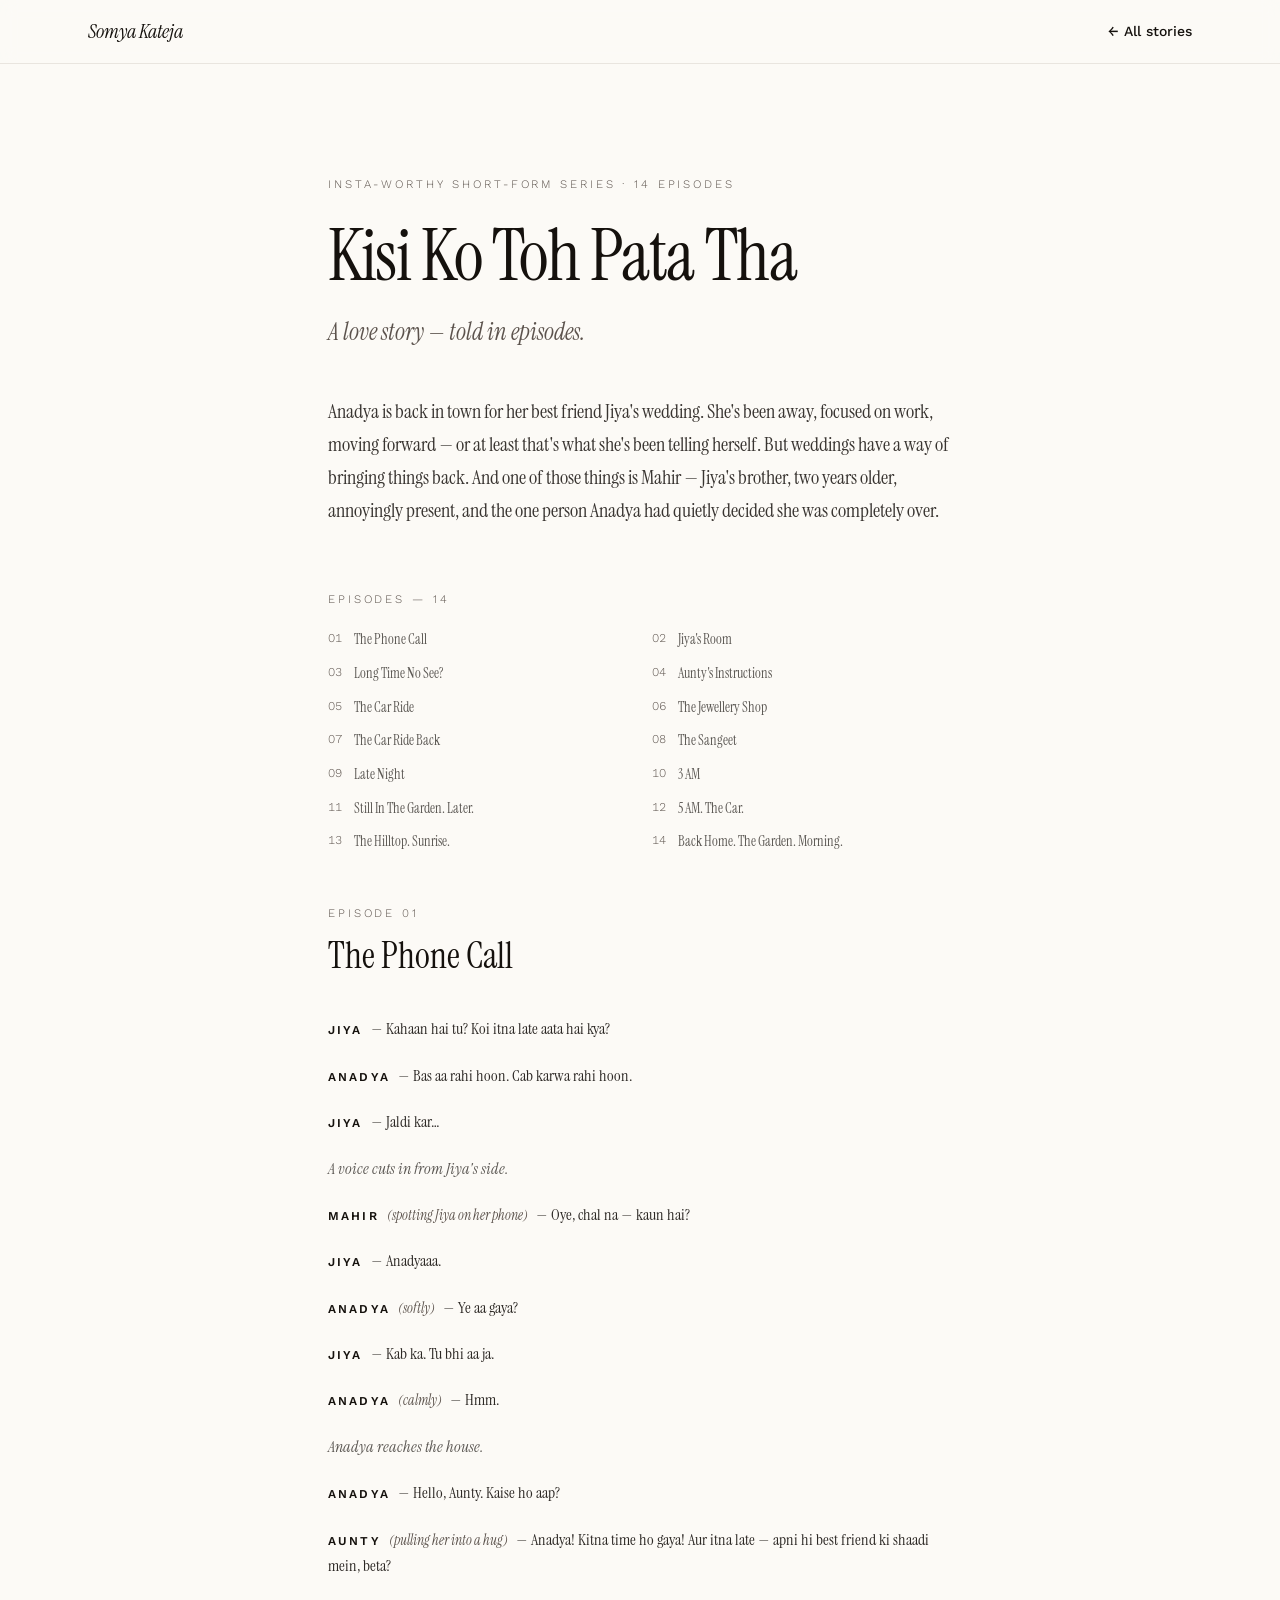
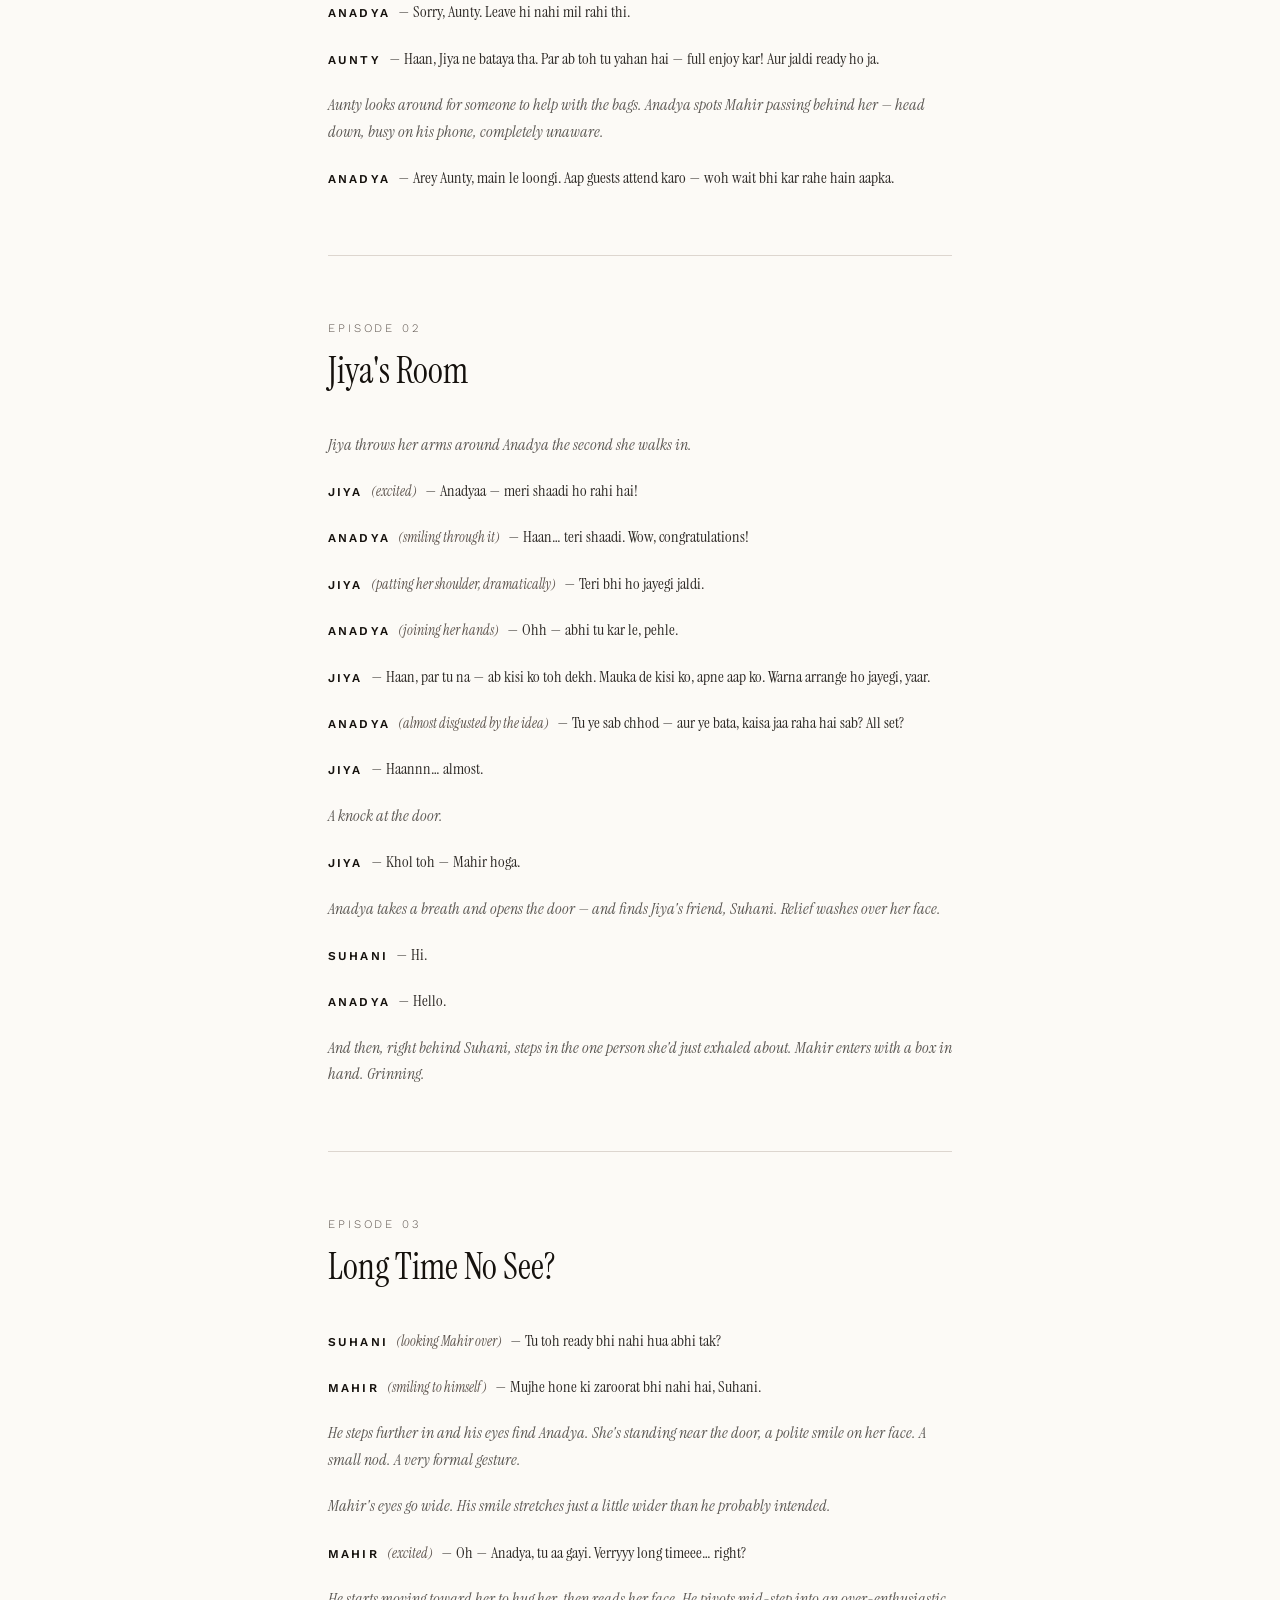
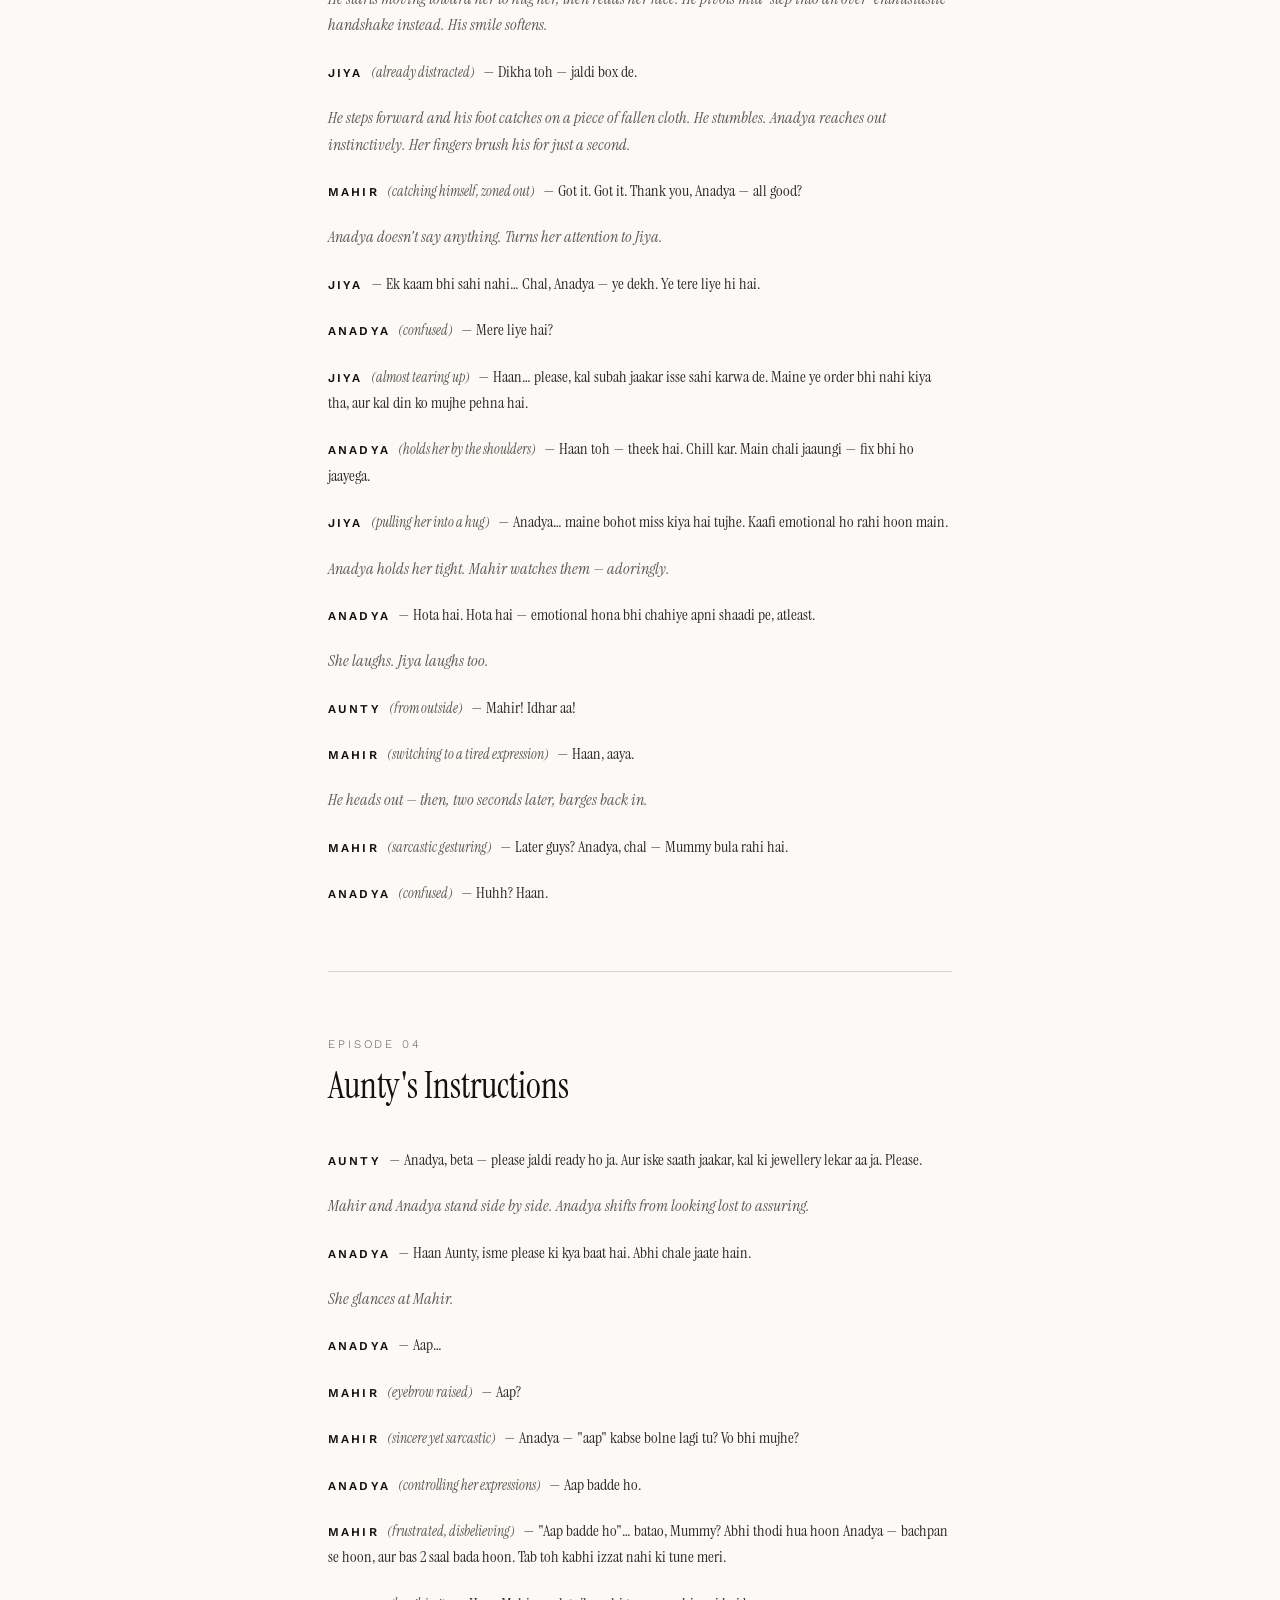
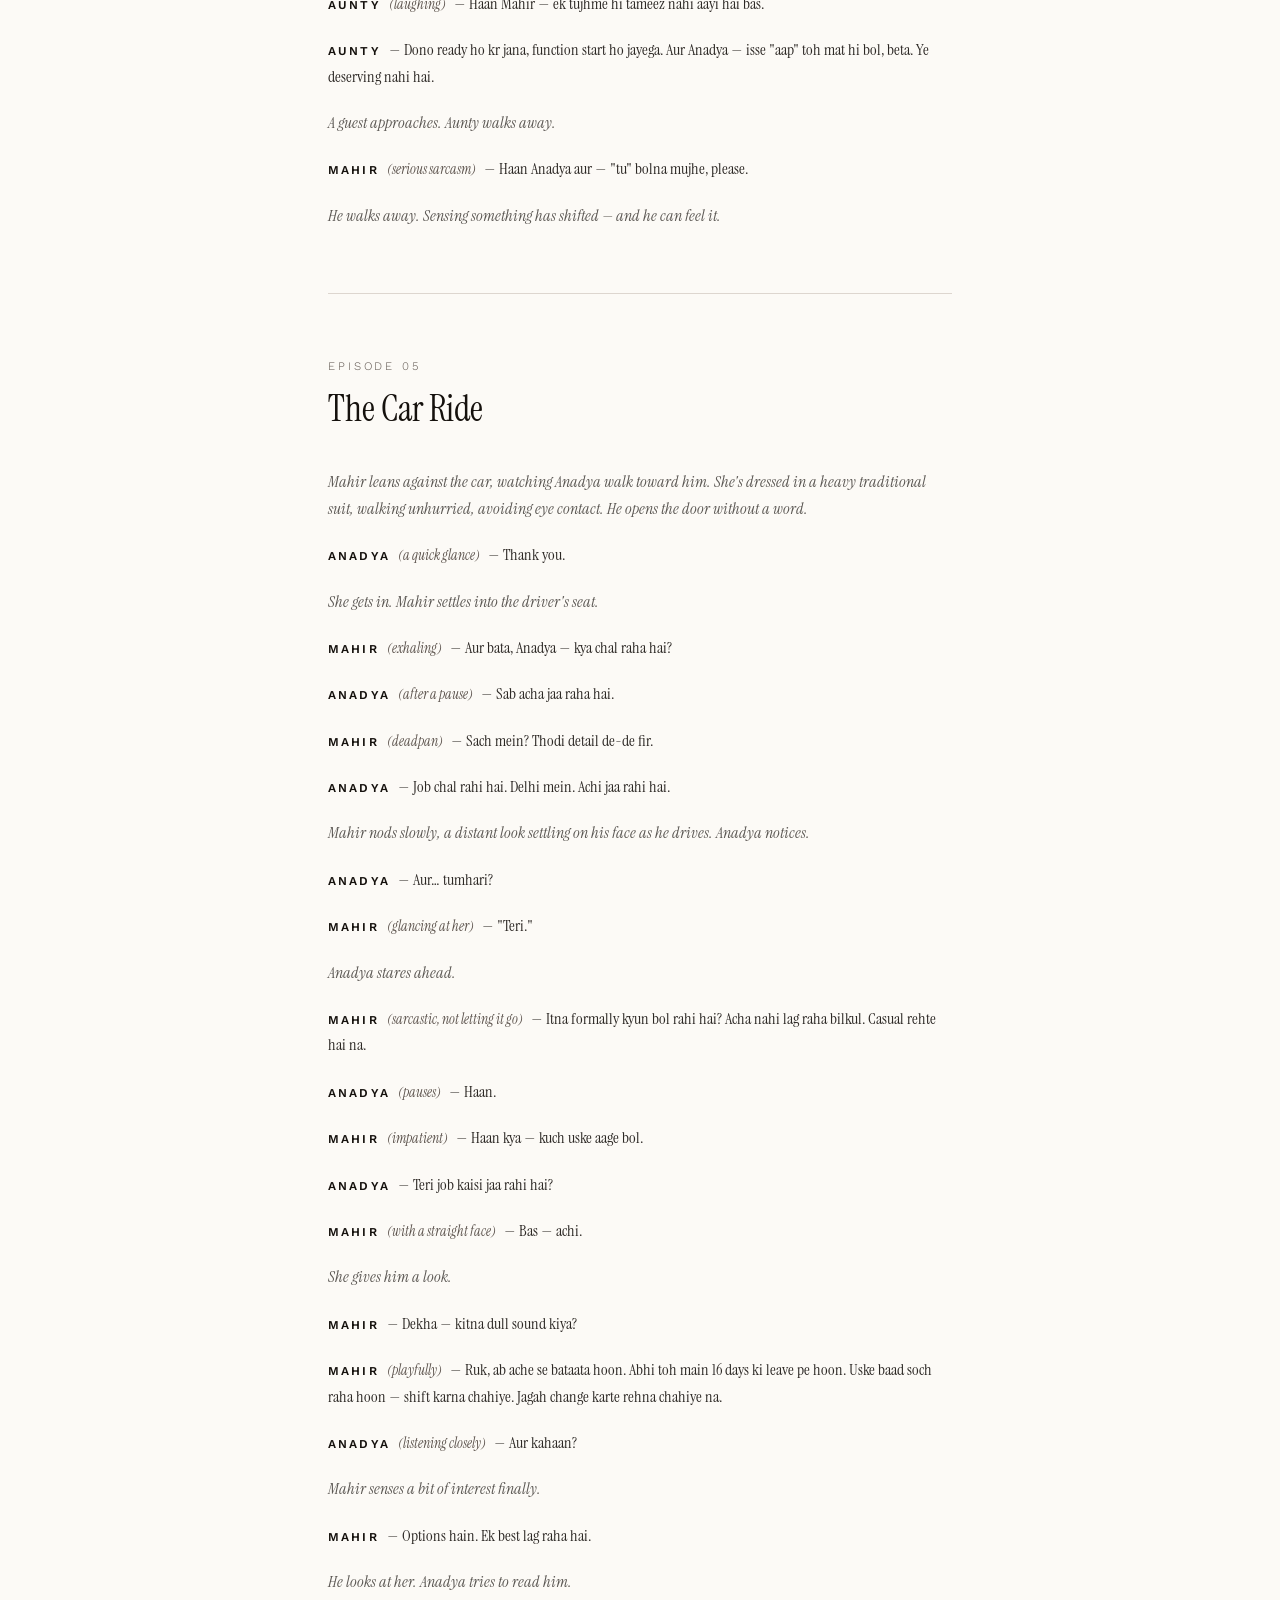
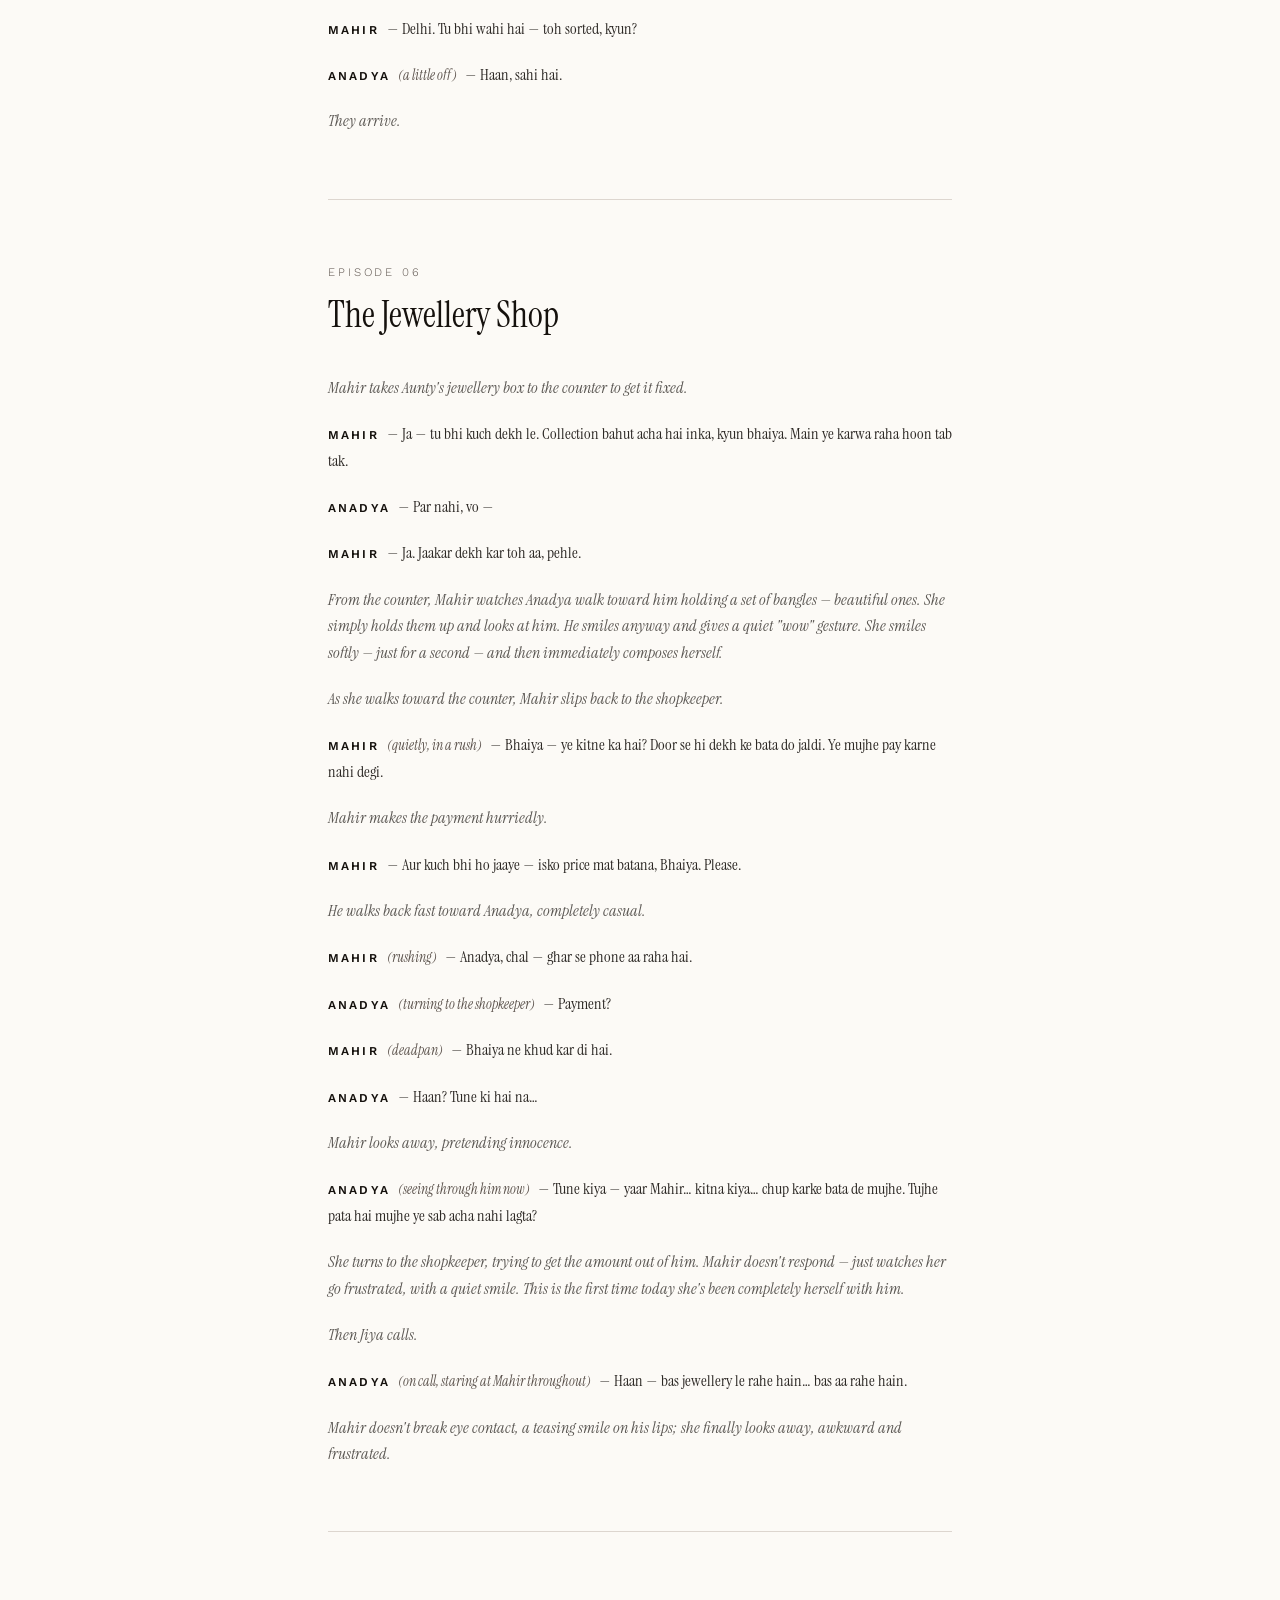
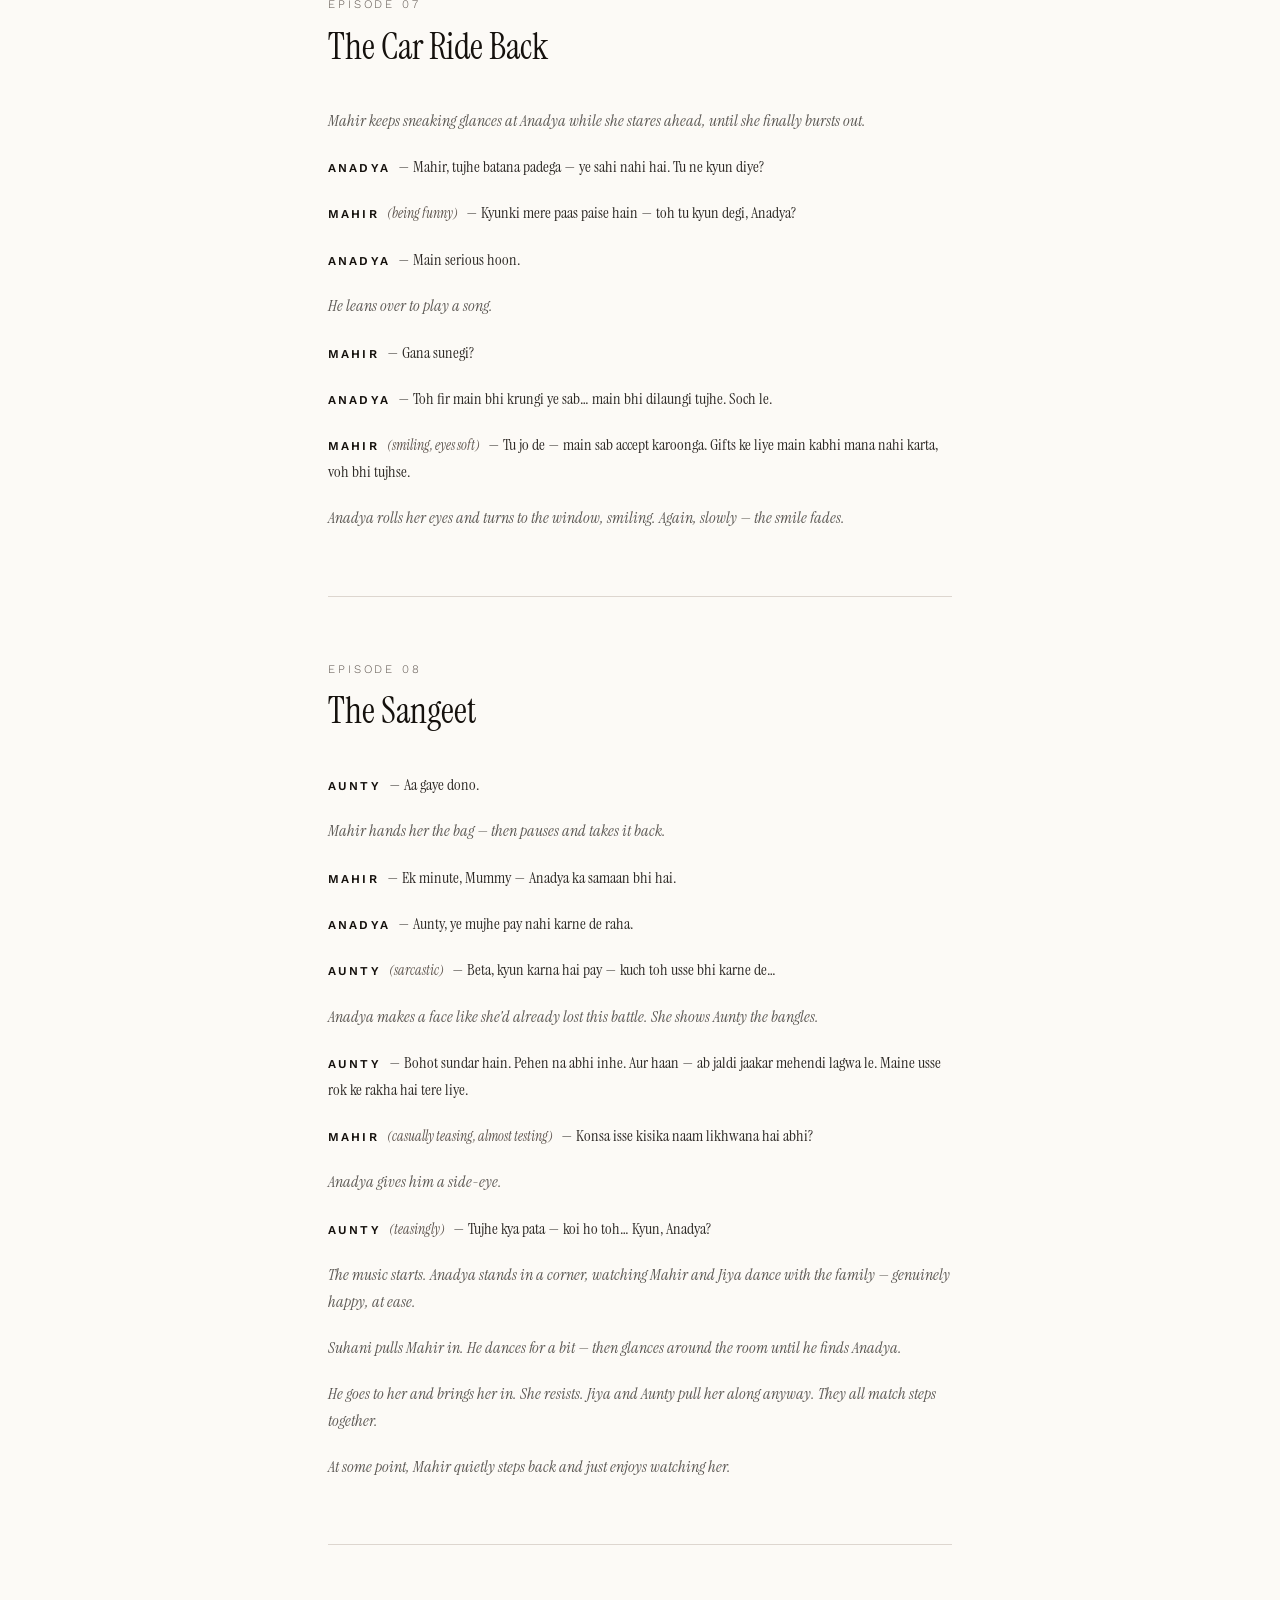
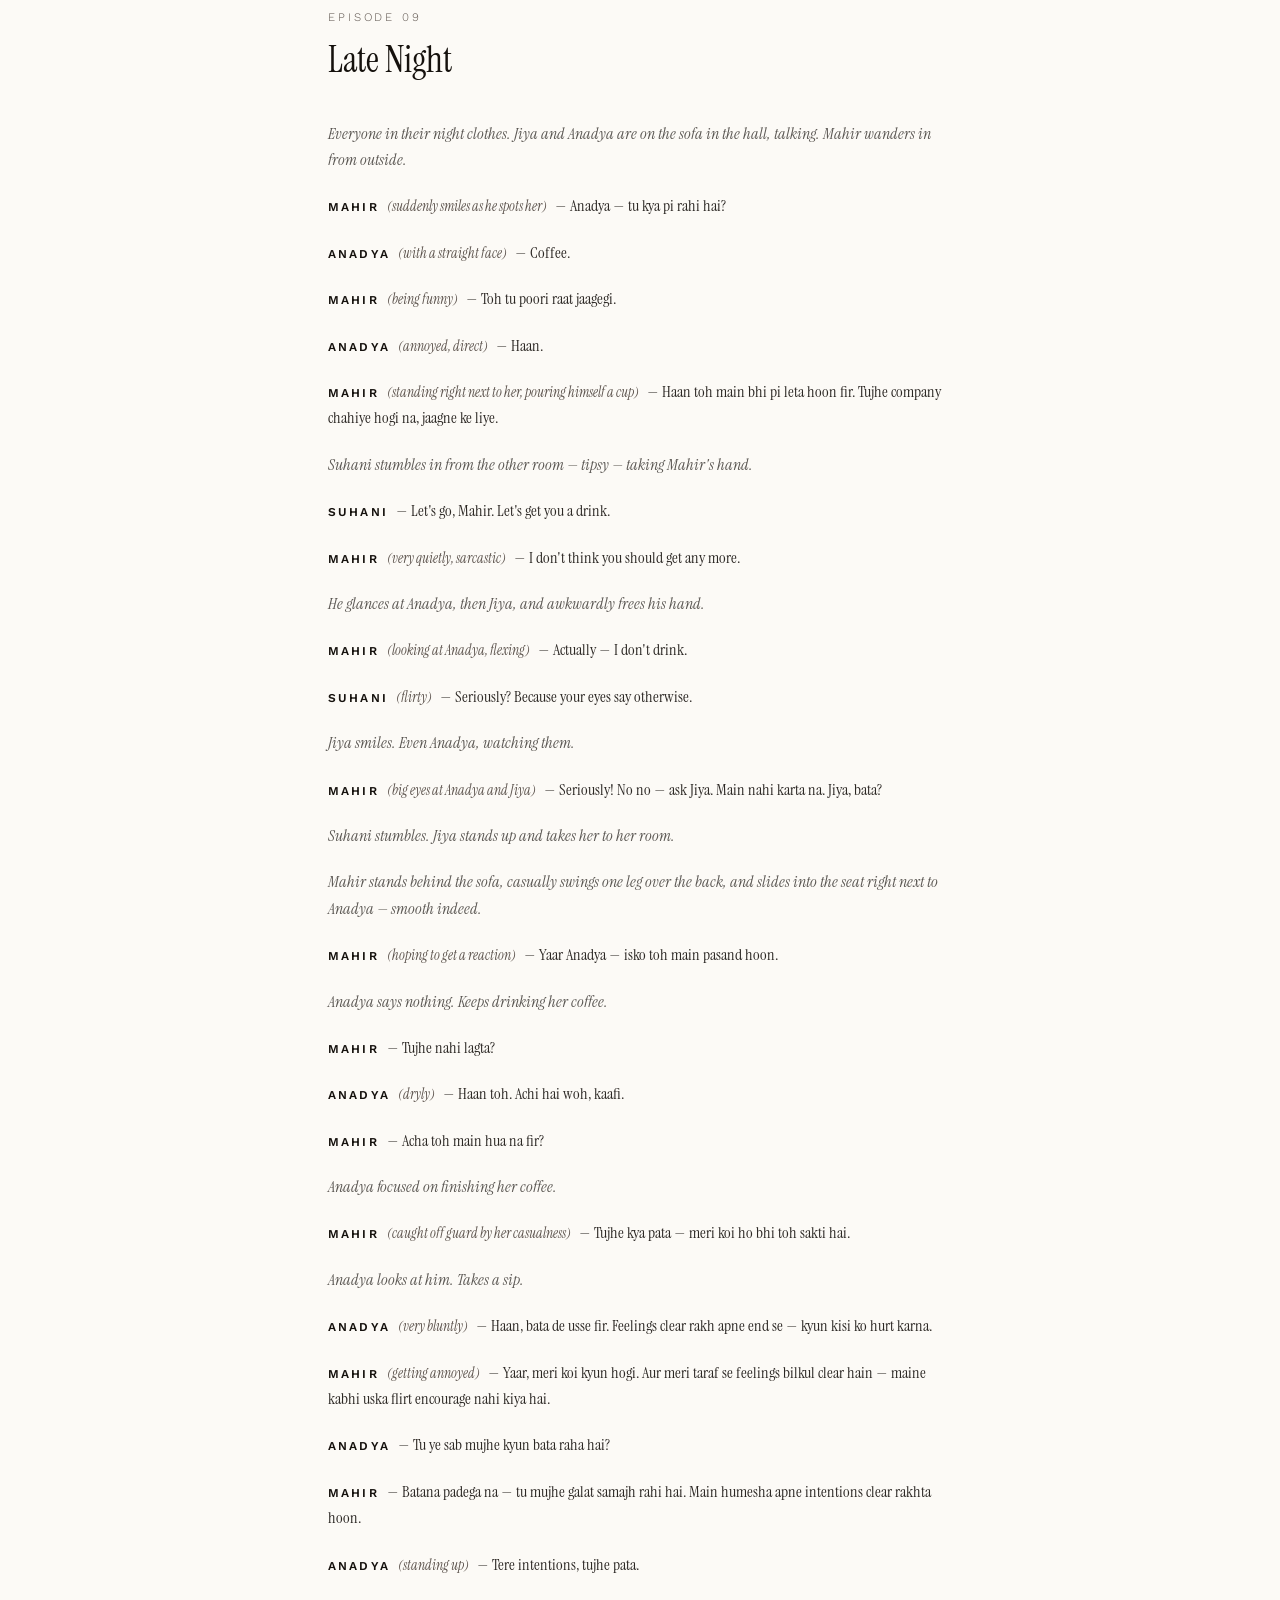
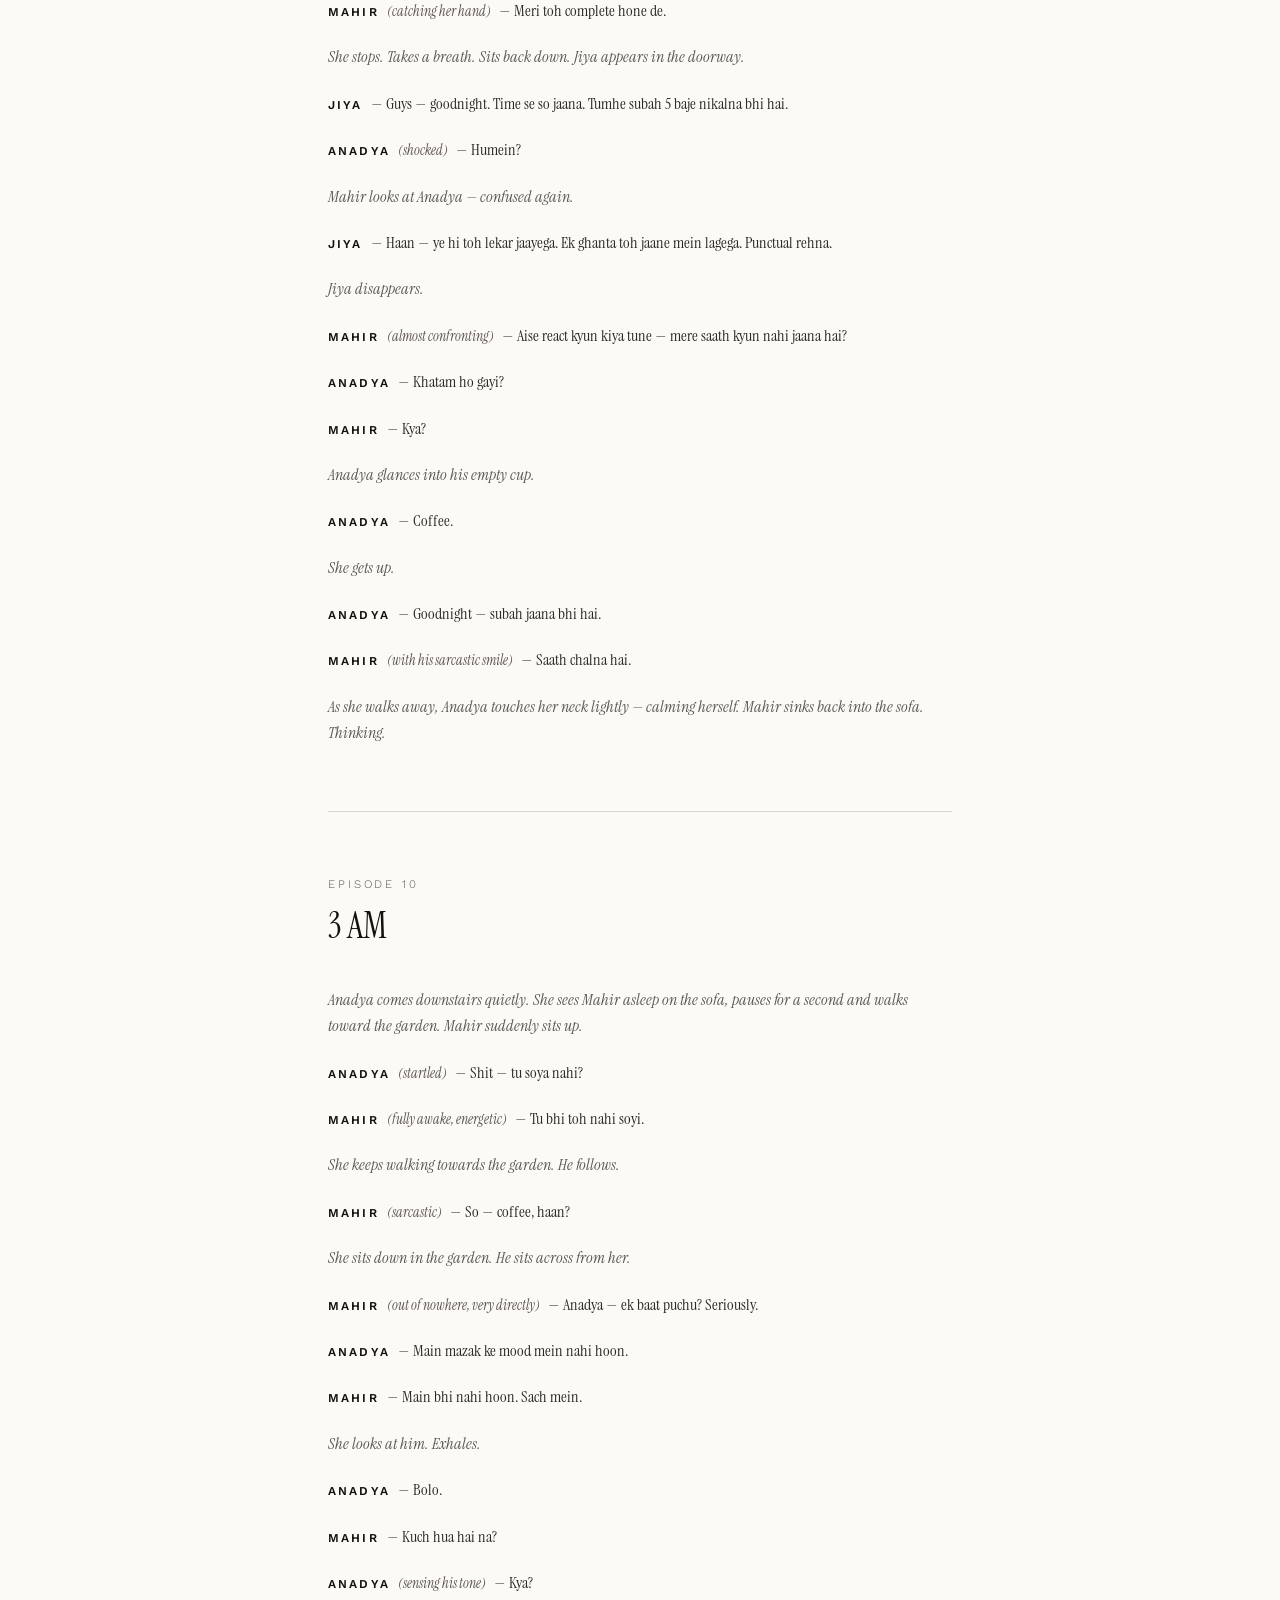
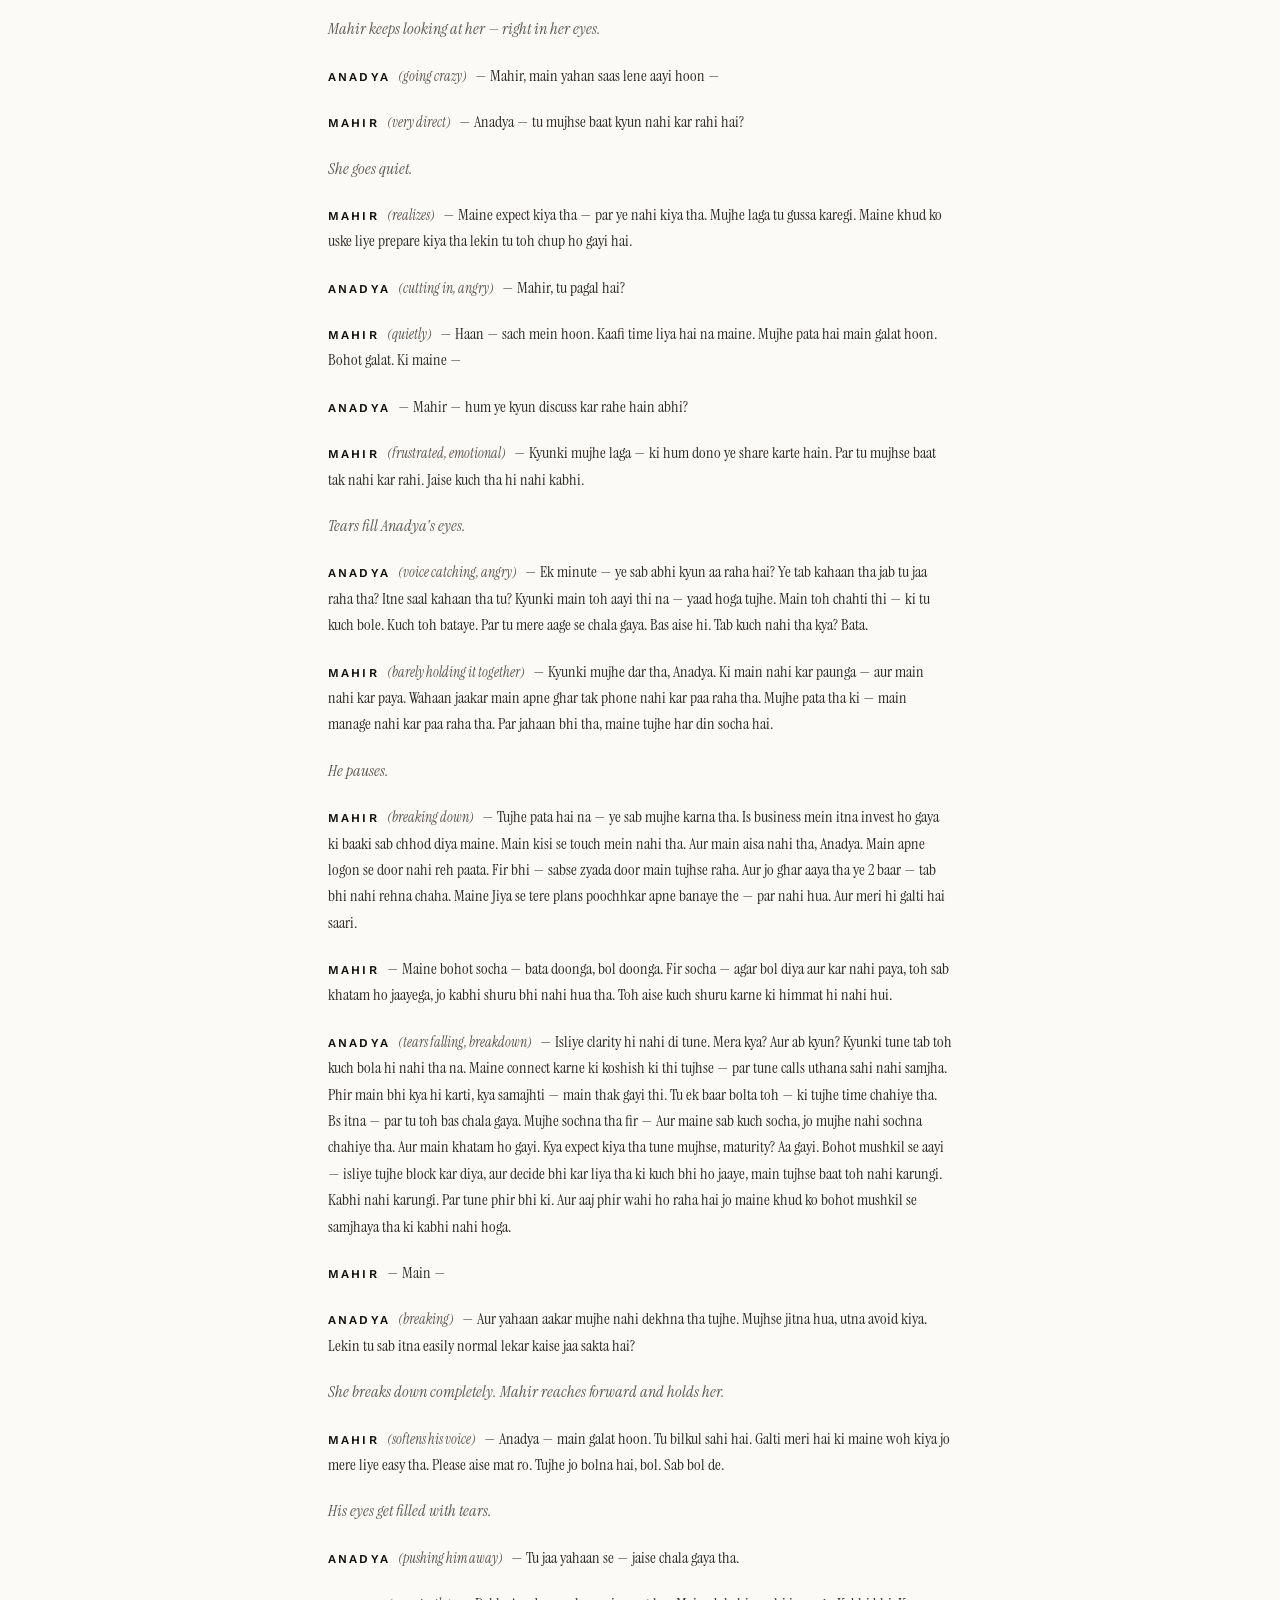
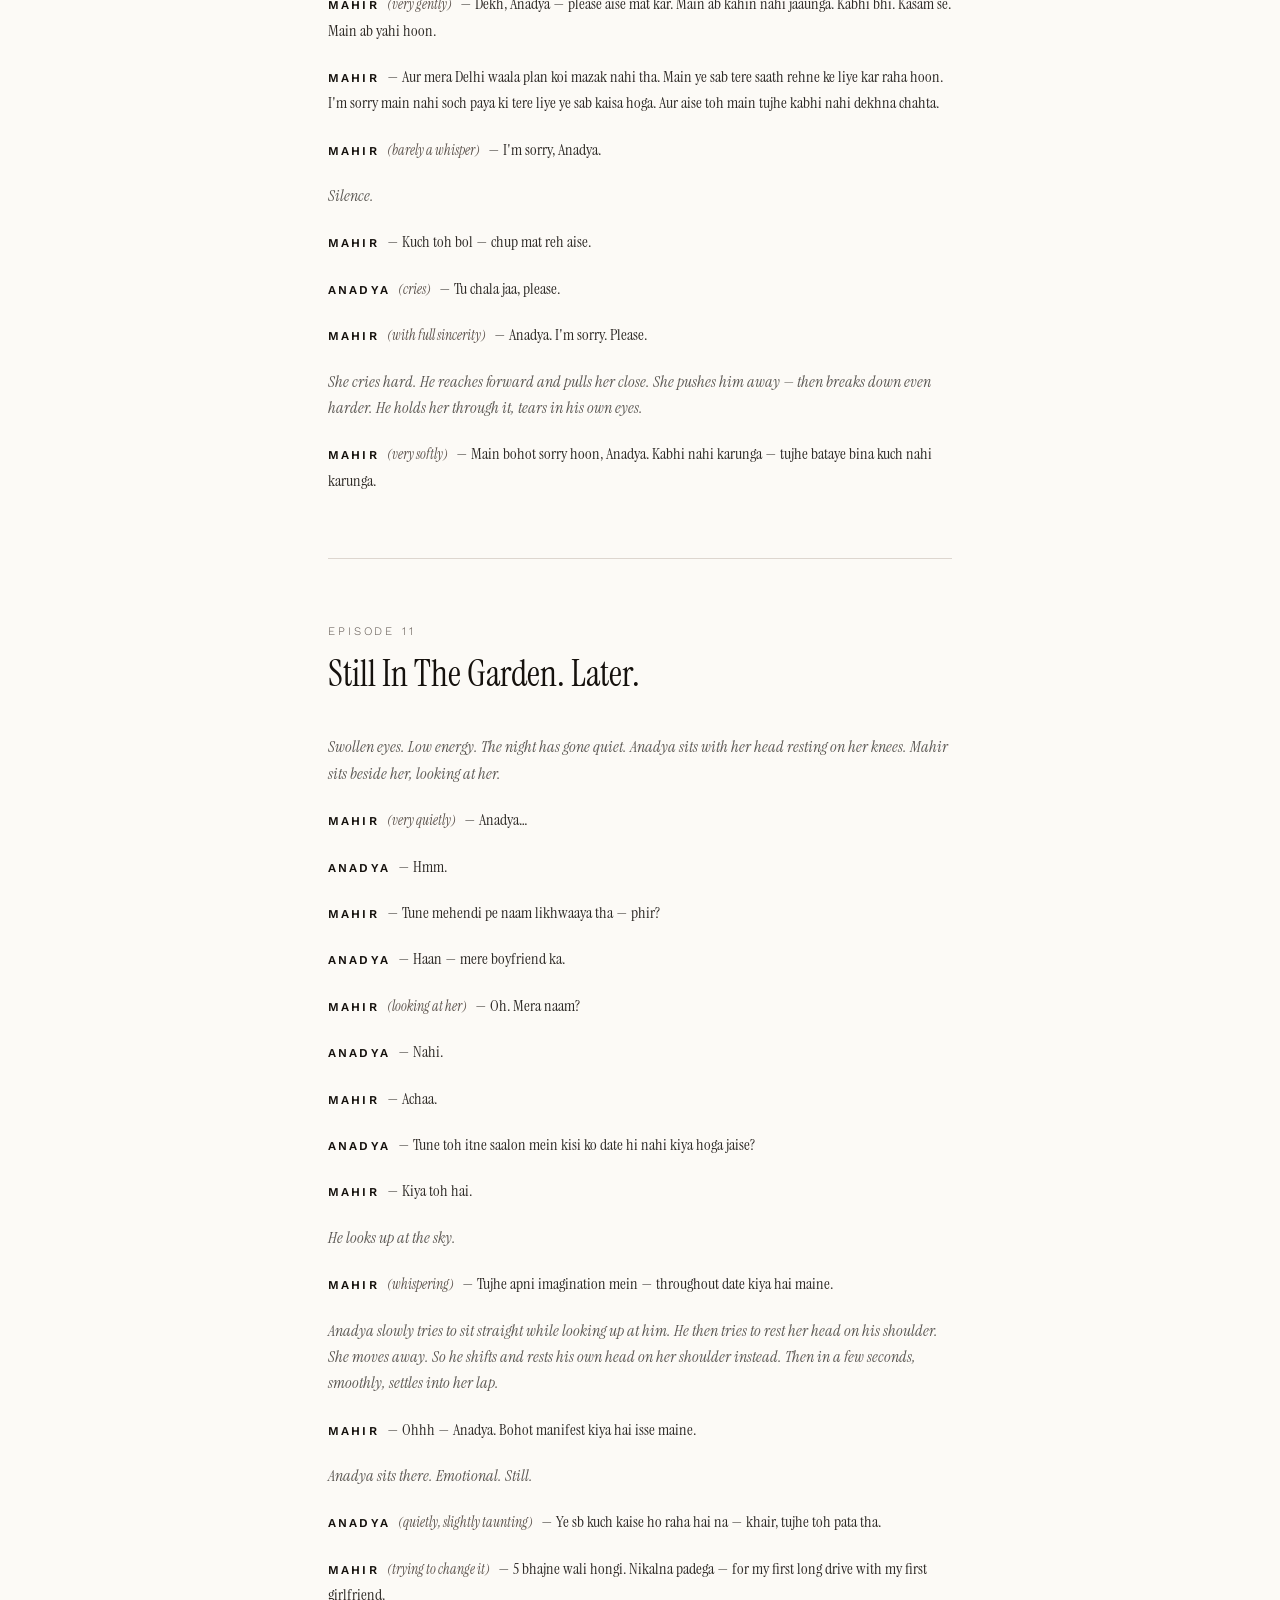
==== stories/kisi-ko-toh-pata-tha.html @ 686b0a89 "Add files via upload" ====
<!doctype html>
<html lang="en">
<head>
<meta charset="utf-8" />
<meta name="viewport" content="width=device-width,initial-scale=1" />
<title>Kisi Ko Toh Pata Tha — Somya Kateja</title>
<meta name="description" content="A love story — told in episodes." />
<meta property="og:title" content="Kisi Ko Toh Pata Tha — Somya Kateja" />
<meta property="og:description" content="A love story — told in episodes." />
<link rel="preconnect" href="https://fonts.googleapis.com" />
<link rel="preconnect" href="https://fonts.gstatic.com" crossorigin />
<link href="https://fonts.googleapis.com/css2?family=Instrument+Serif:ital@0;1&family=Work+Sans:wght@300;400;500;600&display=swap" rel="stylesheet" />
<link rel="stylesheet" href="../styles.css" />
</head>
<body>

<header class="nav"><div class="nav-inner">
  <a href="../index.html#top" class="nav-brand">Somya Kateja</a>
  <a href="../index.html#stories" class="nav-cta" style="display:inline">← All stories</a>
</div></header>
<article>
<div class="story-hero">
  <p class="eyebrow">Insta-worthy short-form series · 14 episodes</p>
  <h1>Kisi Ko Toh Pata Tha</h1>
  <p class="story-sub">A love story — told in episodes.</p>
  <p class="story-note">Anadya is back in town for her best friend Jiya's wedding. She's been away, focused on work, moving forward — or at least that's what she's been telling herself. But weddings have a way of bringing things back. And one of those things is Mahir — Jiya's brother, two years older, annoyingly present, and the one person Anadya had quietly decided she was completely over.</p>
</div>
<div class="ep-index">
  <p class="eyebrow">Episodes — 14</p>
  <ol><li><a href="#ep-01"><span class="num">01</span><span class="tt">The Phone Call</span></a></li><li><a href="#ep-02"><span class="num">02</span><span class="tt">Jiya's Room</span></a></li><li><a href="#ep-03"><span class="num">03</span><span class="tt">Long Time No See?</span></a></li><li><a href="#ep-04"><span class="num">04</span><span class="tt">Aunty's Instructions</span></a></li><li><a href="#ep-05"><span class="num">05</span><span class="tt">The Car Ride</span></a></li><li><a href="#ep-06"><span class="num">06</span><span class="tt">The Jewellery Shop</span></a></li><li><a href="#ep-07"><span class="num">07</span><span class="tt">The Car Ride Back</span></a></li><li><a href="#ep-08"><span class="num">08</span><span class="tt">The Sangeet</span></a></li><li><a href="#ep-09"><span class="num">09</span><span class="tt">Late Night</span></a></li><li><a href="#ep-10"><span class="num">10</span><span class="tt">3 AM</span></a></li><li><a href="#ep-11"><span class="num">11</span><span class="tt">Still In The Garden. Later.</span></a></li><li><a href="#ep-12"><span class="num">12</span><span class="tt">5 AM. The Car.</span></a></li><li><a href="#ep-13"><span class="num">13</span><span class="tt">The Hilltop. Sunrise.</span></a></li><li><a href="#ep-14"><span class="num">14</span><span class="tt">Back Home. The Garden. Morning.</span></a></li></ol>
</div>
<div class="episodes">
  <section class="episode" id="ep-01">
    <p class="eyebrow">Episode 01</p>
    <h2>The Phone Call</h2>
    <div style="margin-top:2.5rem"><div class="script"><div class="dlg"><span class="sp">Jiya</span><span class="tx">— Kahaan hai tu? Koi itna late aata hai kya?</span></div><div class="dlg"><span class="sp">Anadya</span><span class="tx">— Bas aa rahi hoon. Cab karwa rahi hoon.</span></div><div class="dlg"><span class="sp">Jiya</span><span class="tx">— Jaldi kar…</span></div><p class="dir">A voice cuts in from Jiya's side.</p><div class="dlg"><span class="sp">Mahir</span><span class="pa">(spotting Jiya on her phone)</span><span class="tx">— Oye, chal na — kaun hai?</span></div><div class="dlg"><span class="sp">Jiya</span><span class="tx">— Anadyaaa.</span></div><div class="dlg"><span class="sp">Anadya</span><span class="pa">(softly)</span><span class="tx">— Ye aa gaya?</span></div><div class="dlg"><span class="sp">Jiya</span><span class="tx">— Kab ka. Tu bhi aa ja.</span></div><div class="dlg"><span class="sp">Anadya</span><span class="pa">(calmly)</span><span class="tx">— Hmm.</span></div><p class="dir">Anadya reaches the house.</p><div class="dlg"><span class="sp">Anadya</span><span class="tx">— Hello, Aunty. Kaise ho aap?</span></div><div class="dlg"><span class="sp">Aunty</span><span class="pa">(pulling her into a hug)</span><span class="tx">— Anadya! Kitna time ho gaya! Aur itna late — apni hi best friend ki shaadi mein, beta?</span></div><div class="dlg"><span class="sp">Anadya</span><span class="tx">— Sorry, Aunty. Leave hi nahi mil rahi thi.</span></div><div class="dlg"><span class="sp">Aunty</span><span class="tx">— Haan, Jiya ne bataya tha. Par ab toh tu yahan hai — full enjoy kar! Aur jaldi ready ho ja.</span></div><p class="dir">Aunty looks around for someone to help with the bags. Anadya spots Mahir passing behind her — head down, busy on his phone, completely unaware.</p><div class="dlg"><span class="sp">Anadya</span><span class="tx">— Arey Aunty, main le loongi. Aap guests attend karo — woh wait bhi kar rahe hain aapka.</span></div></div></div>
  </section><section class="episode" id="ep-02">
    <p class="eyebrow">Episode 02</p>
    <h2>Jiya's Room</h2>
    <div style="margin-top:2.5rem"><div class="script"><p class="dir">Jiya throws her arms around Anadya the second she walks in.</p><div class="dlg"><span class="sp">Jiya</span><span class="pa">(excited)</span><span class="tx">— Anadyaa — meri shaadi ho rahi hai!</span></div><div class="dlg"><span class="sp">Anadya</span><span class="pa">(smiling through it)</span><span class="tx">— Haan… teri shaadi. Wow, congratulations!</span></div><div class="dlg"><span class="sp">Jiya</span><span class="pa">(patting her shoulder, dramatically)</span><span class="tx">— Teri bhi ho jayegi jaldi.</span></div><div class="dlg"><span class="sp">Anadya</span><span class="pa">(joining her hands)</span><span class="tx">— Ohh — abhi tu kar le, pehle.</span></div><div class="dlg"><span class="sp">Jiya</span><span class="tx">— Haan, par tu na — ab kisi ko toh dekh. Mauka de kisi ko, apne aap ko. Warna arrange ho jayegi, yaar.</span></div><div class="dlg"><span class="sp">Anadya</span><span class="pa">(almost disgusted by the idea)</span><span class="tx">— Tu ye sab chhod — aur ye bata, kaisa jaa raha hai sab? All set?</span></div><div class="dlg"><span class="sp">Jiya</span><span class="tx">— Haannn… almost.</span></div><p class="dir">A knock at the door.</p><div class="dlg"><span class="sp">Jiya</span><span class="tx">— Khol toh — Mahir hoga.</span></div><p class="dir">Anadya takes a breath and opens the door — and finds Jiya's friend, Suhani. Relief washes over her face.</p><div class="dlg"><span class="sp">Suhani</span><span class="tx">— Hi.</span></div><div class="dlg"><span class="sp">Anadya</span><span class="tx">— Hello.</span></div><p class="dir">And then, right behind Suhani, steps in the one person she'd just exhaled about. Mahir enters with a box in hand. Grinning.</p></div></div>
  </section><section class="episode" id="ep-03">
    <p class="eyebrow">Episode 03</p>
    <h2>Long Time No See?</h2>
    <div style="margin-top:2.5rem"><div class="script"><div class="dlg"><span class="sp">Suhani</span><span class="pa">(looking Mahir over)</span><span class="tx">— Tu toh ready bhi nahi hua abhi tak?</span></div><div class="dlg"><span class="sp">Mahir</span><span class="pa">(smiling to himself)</span><span class="tx">— Mujhe hone ki zaroorat bhi nahi hai, Suhani.</span></div><p class="dir">He steps further in and his eyes find Anadya. She's standing near the door, a polite smile on her face. A small nod. A very formal gesture.</p><p class="dir">Mahir's eyes go wide. His smile stretches just a little wider than he probably intended.</p><div class="dlg"><span class="sp">Mahir</span><span class="pa">(excited)</span><span class="tx">— Oh — Anadya, tu aa gayi. Verryyy long timeee… right?</span></div><p class="dir">He starts moving toward her to hug her, then reads her face. He pivots mid-step into an over-enthusiastic handshake instead. His smile softens.</p><div class="dlg"><span class="sp">Jiya</span><span class="pa">(already distracted)</span><span class="tx">— Dikha toh — jaldi box de.</span></div><p class="dir">He steps forward and his foot catches on a piece of fallen cloth. He stumbles. Anadya reaches out instinctively. Her fingers brush his for just a second.</p><div class="dlg"><span class="sp">Mahir</span><span class="pa">(catching himself, zoned out)</span><span class="tx">— Got it. Got it. Thank you, Anadya — all good?</span></div><p class="dir">Anadya doesn't say anything. Turns her attention to Jiya.</p><div class="dlg"><span class="sp">Jiya</span><span class="tx">— Ek kaam bhi sahi nahi… Chal, Anadya — ye dekh. Ye tere liye hi hai.</span></div><div class="dlg"><span class="sp">Anadya</span><span class="pa">(confused)</span><span class="tx">— Mere liye hai?</span></div><div class="dlg"><span class="sp">Jiya</span><span class="pa">(almost tearing up)</span><span class="tx">— Haan… please, kal subah jaakar isse sahi karwa de. Maine ye order bhi nahi kiya tha, aur kal din ko mujhe pehna hai.</span></div><div class="dlg"><span class="sp">Anadya</span><span class="pa">(holds her by the shoulders)</span><span class="tx">— Haan toh — theek hai. Chill kar. Main chali jaaungi — fix bhi ho jaayega.</span></div><div class="dlg"><span class="sp">Jiya</span><span class="pa">(pulling her into a hug)</span><span class="tx">— Anadya… maine bohot miss kiya hai tujhe. Kaafi emotional ho rahi hoon main.</span></div><p class="dir">Anadya holds her tight. Mahir watches them — adoringly.</p><div class="dlg"><span class="sp">Anadya</span><span class="tx">— Hota hai. Hota hai — emotional hona bhi chahiye apni shaadi pe, atleast.</span></div><p class="dir">She laughs. Jiya laughs too.</p><div class="dlg"><span class="sp">Aunty</span><span class="pa">(from outside)</span><span class="tx">— Mahir! Idhar aa!</span></div><div class="dlg"><span class="sp">Mahir</span><span class="pa">(switching to a tired expression)</span><span class="tx">— Haan, aaya.</span></div><p class="dir">He heads out — then, two seconds later, barges back in.</p><div class="dlg"><span class="sp">Mahir</span><span class="pa">(sarcastic gesturing)</span><span class="tx">— Later guys? Anadya, chal — Mummy bula rahi hai.</span></div><div class="dlg"><span class="sp">Anadya</span><span class="pa">(confused)</span><span class="tx">— Huhh? Haan.</span></div></div></div>
  </section><section class="episode" id="ep-04">
    <p class="eyebrow">Episode 04</p>
    <h2>Aunty's Instructions</h2>
    <div style="margin-top:2.5rem"><div class="script"><div class="dlg"><span class="sp">Aunty</span><span class="tx">— Anadya, beta — please jaldi ready ho ja. Aur iske saath jaakar, kal ki jewellery lekar aa ja. Please.</span></div><p class="dir">Mahir and Anadya stand side by side. Anadya shifts from looking lost to assuring.</p><div class="dlg"><span class="sp">Anadya</span><span class="tx">— Haan Aunty, isme please ki kya baat hai. Abhi chale jaate hain.</span></div><p class="dir">She glances at Mahir.</p><div class="dlg"><span class="sp">Anadya</span><span class="tx">— Aap…</span></div><div class="dlg"><span class="sp">Mahir</span><span class="pa">(eyebrow raised)</span><span class="tx">— Aap?</span></div><div class="dlg"><span class="sp">Mahir</span><span class="pa">(sincere yet sarcastic)</span><span class="tx">— Anadya — &quot;aap&quot; kabse bolne lagi tu? Vo bhi mujhe?</span></div><div class="dlg"><span class="sp">Anadya</span><span class="pa">(controlling her expressions)</span><span class="tx">— Aap badde ho.</span></div><div class="dlg"><span class="sp">Mahir</span><span class="pa">(frustrated, disbelieving)</span><span class="tx">— &quot;Aap badde ho&quot;… batao, Mummy? Abhi thodi hua hoon Anadya — bachpan se hoon, aur bas 2 saal bada hoon. Tab toh kabhi izzat nahi ki tune meri.</span></div><div class="dlg"><span class="sp">Aunty</span><span class="pa">(laughing)</span><span class="tx">— Haan Mahir — ek tujhme hi tameez nahi aayi hai bas.</span></div><div class="dlg"><span class="sp">Aunty</span><span class="tx">— Dono ready ho kr jana, function start ho jayega. Aur Anadya — isse &quot;aap&quot; toh mat hi bol, beta. Ye deserving nahi hai.</span></div><p class="dir">A guest approaches. Aunty walks away.</p><div class="dlg"><span class="sp">Mahir</span><span class="pa">(serious sarcasm)</span><span class="tx">— Haan Anadya aur — &quot;tu&quot; bolna mujhe, please.</span></div><p class="dir">He walks away. Sensing something has shifted — and he can feel it.</p></div></div>
  </section><section class="episode" id="ep-05">
    <p class="eyebrow">Episode 05</p>
    <h2>The Car Ride</h2>
    <div style="margin-top:2.5rem"><div class="script"><p class="dir">Mahir leans against the car, watching Anadya walk toward him. She's dressed in a heavy traditional suit, walking unhurried, avoiding eye contact. He opens the door without a word.</p><div class="dlg"><span class="sp">Anadya</span><span class="pa">(a quick glance)</span><span class="tx">— Thank you.</span></div><p class="dir">She gets in. Mahir settles into the driver's seat.</p><div class="dlg"><span class="sp">Mahir</span><span class="pa">(exhaling)</span><span class="tx">— Aur bata, Anadya — kya chal raha hai?</span></div><div class="dlg"><span class="sp">Anadya</span><span class="pa">(after a pause)</span><span class="tx">— Sab acha jaa raha hai.</span></div><div class="dlg"><span class="sp">Mahir</span><span class="pa">(deadpan)</span><span class="tx">— Sach mein? Thodi detail de-de fir.</span></div><div class="dlg"><span class="sp">Anadya</span><span class="tx">— Job chal rahi hai. Delhi mein. Achi jaa rahi hai.</span></div><p class="dir">Mahir nods slowly, a distant look settling on his face as he drives. Anadya notices.</p><div class="dlg"><span class="sp">Anadya</span><span class="tx">— Aur… tumhari?</span></div><div class="dlg"><span class="sp">Mahir</span><span class="pa">(glancing at her)</span><span class="tx">— &quot;Teri.&quot;</span></div><p class="dir">Anadya stares ahead.</p><div class="dlg"><span class="sp">Mahir</span><span class="pa">(sarcastic, not letting it go)</span><span class="tx">— Itna formally kyun bol rahi hai? Acha nahi lag raha bilkul. Casual rehte hai na.</span></div><div class="dlg"><span class="sp">Anadya</span><span class="pa">(pauses)</span><span class="tx">— Haan.</span></div><div class="dlg"><span class="sp">Mahir</span><span class="pa">(impatient)</span><span class="tx">— Haan kya — kuch uske aage bol.</span></div><div class="dlg"><span class="sp">Anadya</span><span class="tx">— Teri job kaisi jaa rahi hai?</span></div><div class="dlg"><span class="sp">Mahir</span><span class="pa">(with a straight face)</span><span class="tx">— Bas — achi.</span></div><p class="dir">She gives him a look.</p><div class="dlg"><span class="sp">Mahir</span><span class="tx">— Dekha — kitna dull sound kiya?</span></div><div class="dlg"><span class="sp">Mahir</span><span class="pa">(playfully)</span><span class="tx">— Ruk, ab ache se bataata hoon. Abhi toh main 16 days ki leave pe hoon. Uske baad soch raha hoon — shift karna chahiye. Jagah change karte rehna chahiye na.</span></div><div class="dlg"><span class="sp">Anadya</span><span class="pa">(listening closely)</span><span class="tx">— Aur kahaan?</span></div><p class="dir">Mahir senses a bit of interest finally.</p><div class="dlg"><span class="sp">Mahir</span><span class="tx">— Options hain. Ek best lag raha hai.</span></div><p class="dir">He looks at her. Anadya tries to read him.</p><div class="dlg"><span class="sp">Mahir</span><span class="tx">— Delhi. Tu bhi wahi hai — toh sorted, kyun?</span></div><div class="dlg"><span class="sp">Anadya</span><span class="pa">(a little off)</span><span class="tx">— Haan, sahi hai.</span></div><p class="dir">They arrive.</p></div></div>
  </section><section class="episode" id="ep-06">
    <p class="eyebrow">Episode 06</p>
    <h2>The Jewellery Shop</h2>
    <div style="margin-top:2.5rem"><div class="script"><p class="dir">Mahir takes Aunty's jewellery box to the counter to get it fixed.</p><div class="dlg"><span class="sp">Mahir</span><span class="tx">— Ja — tu bhi kuch dekh le. Collection bahut acha hai inka, kyun bhaiya. Main ye karwa raha hoon tab tak.</span></div><div class="dlg"><span class="sp">Anadya</span><span class="tx">— Par nahi, vo —</span></div><div class="dlg"><span class="sp">Mahir</span><span class="tx">— Ja. Jaakar dekh kar toh aa, pehle.</span></div><p class="dir">From the counter, Mahir watches Anadya walk toward him holding a set of bangles — beautiful ones. She simply holds them up and looks at him. He smiles anyway and gives a quiet &quot;wow&quot; gesture. She smiles softly — just for a second — and then immediately composes herself.</p><p class="dir">As she walks toward the counter, Mahir slips back to the shopkeeper.</p><div class="dlg"><span class="sp">Mahir</span><span class="pa">(quietly, in a rush)</span><span class="tx">— Bhaiya — ye kitne ka hai? Door se hi dekh ke bata do jaldi. Ye mujhe pay karne nahi degi.</span></div><p class="dir">Mahir makes the payment hurriedly.</p><div class="dlg"><span class="sp">Mahir</span><span class="tx">— Aur kuch bhi ho jaaye — isko price mat batana, Bhaiya. Please.</span></div><p class="dir">He walks back fast toward Anadya, completely casual.</p><div class="dlg"><span class="sp">Mahir</span><span class="pa">(rushing)</span><span class="tx">— Anadya, chal — ghar se phone aa raha hai.</span></div><div class="dlg"><span class="sp">Anadya</span><span class="pa">(turning to the shopkeeper)</span><span class="tx">— Payment?</span></div><div class="dlg"><span class="sp">Mahir</span><span class="pa">(deadpan)</span><span class="tx">— Bhaiya ne khud kar di hai.</span></div><div class="dlg"><span class="sp">Anadya</span><span class="tx">— Haan? Tune ki hai na…</span></div><p class="dir">Mahir looks away, pretending innocence.</p><div class="dlg"><span class="sp">Anadya</span><span class="pa">(seeing through him now)</span><span class="tx">— Tune kiya — yaar Mahir… kitna kiya… chup karke bata de mujhe. Tujhe pata hai mujhe ye sab acha nahi lagta?</span></div><p class="dir">She turns to the shopkeeper, trying to get the amount out of him. Mahir doesn't respond — just watches her go frustrated, with a quiet smile. This is the first time today she's been completely herself with him.</p><p class="dir">Then Jiya calls.</p><div class="dlg"><span class="sp">Anadya</span><span class="pa">(on call, staring at Mahir throughout)</span><span class="tx">— Haan — bas jewellery le rahe hain… bas aa rahe hain.</span></div><p class="dir">Mahir doesn't break eye contact, a teasing smile on his lips; she finally looks away, awkward and frustrated.</p></div></div>
  </section><section class="episode" id="ep-07">
    <p class="eyebrow">Episode 07</p>
    <h2>The Car Ride Back</h2>
    <div style="margin-top:2.5rem"><div class="script"><p class="dir">Mahir keeps sneaking glances at Anadya while she stares ahead, until she finally bursts out.</p><div class="dlg"><span class="sp">Anadya</span><span class="tx">— Mahir, tujhe batana padega — ye sahi nahi hai. Tu ne kyun diye?</span></div><div class="dlg"><span class="sp">Mahir</span><span class="pa">(being funny)</span><span class="tx">— Kyunki mere paas paise hain — toh tu kyun degi, Anadya?</span></div><div class="dlg"><span class="sp">Anadya</span><span class="tx">— Main serious hoon.</span></div><p class="dir">He leans over to play a song.</p><div class="dlg"><span class="sp">Mahir</span><span class="tx">— Gana sunegi?</span></div><div class="dlg"><span class="sp">Anadya</span><span class="tx">— Toh fir main bhi krungi ye sab… main bhi dilaungi tujhe. Soch le.</span></div><div class="dlg"><span class="sp">Mahir</span><span class="pa">(smiling, eyes soft)</span><span class="tx">— Tu jo de — main sab accept karoonga. Gifts ke liye main kabhi mana nahi karta, voh bhi tujhse.</span></div><p class="dir">Anadya rolls her eyes and turns to the window, smiling. Again, slowly — the smile fades.</p></div></div>
  </section><section class="episode" id="ep-08">
    <p class="eyebrow">Episode 08</p>
    <h2>The Sangeet</h2>
    <div style="margin-top:2.5rem"><div class="script"><div class="dlg"><span class="sp">Aunty</span><span class="tx">— Aa gaye dono.</span></div><p class="dir">Mahir hands her the bag — then pauses and takes it back.</p><div class="dlg"><span class="sp">Mahir</span><span class="tx">— Ek minute, Mummy — Anadya ka samaan bhi hai.</span></div><div class="dlg"><span class="sp">Anadya</span><span class="tx">— Aunty, ye mujhe pay nahi karne de raha.</span></div><div class="dlg"><span class="sp">Aunty</span><span class="pa">(sarcastic)</span><span class="tx">— Beta, kyun karna hai pay — kuch toh usse bhi karne de…</span></div><p class="dir">Anadya makes a face like she'd already lost this battle. She shows Aunty the bangles.</p><div class="dlg"><span class="sp">Aunty</span><span class="tx">— Bohot sundar hain. Pehen na abhi inhe. Aur haan — ab jaldi jaakar mehendi lagwa le. Maine usse rok ke rakha hai tere liye.</span></div><div class="dlg"><span class="sp">Mahir</span><span class="pa">(casually teasing, almost testing)</span><span class="tx">— Konsa isse kisika naam likhwana hai abhi?</span></div><p class="dir">Anadya gives him a side-eye.</p><div class="dlg"><span class="sp">Aunty</span><span class="pa">(teasingly)</span><span class="tx">— Tujhe kya pata — koi ho toh… Kyun, Anadya?</span></div><p class="dir">The music starts. Anadya stands in a corner, watching Mahir and Jiya dance with the family — genuinely happy, at ease.</p><p class="dir">Suhani pulls Mahir in. He dances for a bit — then glances around the room until he finds Anadya.</p><p class="dir">He goes to her and brings her in. She resists. Jiya and Aunty pull her along anyway. They all match steps together.</p><p class="dir">At some point, Mahir quietly steps back and just enjoys watching her.</p></div></div>
  </section><section class="episode" id="ep-09">
    <p class="eyebrow">Episode 09</p>
    <h2>Late Night</h2>
    <div style="margin-top:2.5rem"><div class="script"><p class="dir">Everyone in their night clothes. Jiya and Anadya are on the sofa in the hall, talking. Mahir wanders in from outside.</p><div class="dlg"><span class="sp">Mahir</span><span class="pa">(suddenly smiles as he spots her)</span><span class="tx">— Anadya — tu kya pi rahi hai?</span></div><div class="dlg"><span class="sp">Anadya</span><span class="pa">(with a straight face)</span><span class="tx">— Coffee.</span></div><div class="dlg"><span class="sp">Mahir</span><span class="pa">(being funny)</span><span class="tx">— Toh tu poori raat jaagegi.</span></div><div class="dlg"><span class="sp">Anadya</span><span class="pa">(annoyed, direct)</span><span class="tx">— Haan.</span></div><div class="dlg"><span class="sp">Mahir</span><span class="pa">(standing right next to her, pouring himself a cup)</span><span class="tx">— Haan toh main bhi pi leta hoon fir. Tujhe company chahiye hogi na, jaagne ke liye.</span></div><p class="dir">Suhani stumbles in from the other room — tipsy — taking Mahir's hand.</p><div class="dlg"><span class="sp">Suhani</span><span class="tx">— Let's go, Mahir. Let's get you a drink.</span></div><div class="dlg"><span class="sp">Mahir</span><span class="pa">(very quietly, sarcastic)</span><span class="tx">— I don't think you should get any more.</span></div><p class="dir">He glances at Anadya, then Jiya, and awkwardly frees his hand.</p><div class="dlg"><span class="sp">Mahir</span><span class="pa">(looking at Anadya, flexing)</span><span class="tx">— Actually — I don't drink.</span></div><div class="dlg"><span class="sp">Suhani</span><span class="pa">(flirty)</span><span class="tx">— Seriously? Because your eyes say otherwise.</span></div><p class="dir">Jiya smiles. Even Anadya, watching them.</p><div class="dlg"><span class="sp">Mahir</span><span class="pa">(big eyes at Anadya and Jiya)</span><span class="tx">— Seriously! No no — ask Jiya. Main nahi karta na. Jiya, bata?</span></div><p class="dir">Suhani stumbles. Jiya stands up and takes her to her room.</p><p class="dir">Mahir stands behind the sofa, casually swings one leg over the back, and slides into the seat right next to Anadya — smooth indeed.</p><div class="dlg"><span class="sp">Mahir</span><span class="pa">(hoping to get a reaction)</span><span class="tx">— Yaar Anadya — isko toh main pasand hoon.</span></div><p class="dir">Anadya says nothing. Keeps drinking her coffee.</p><div class="dlg"><span class="sp">Mahir</span><span class="tx">— Tujhe nahi lagta?</span></div><div class="dlg"><span class="sp">Anadya</span><span class="pa">(dryly)</span><span class="tx">— Haan toh. Achi hai woh, kaafi.</span></div><div class="dlg"><span class="sp">Mahir</span><span class="tx">— Acha toh main hua na fir?</span></div><p class="dir">Anadya focused on finishing her coffee.</p><div class="dlg"><span class="sp">Mahir</span><span class="pa">(caught off guard by her casualness)</span><span class="tx">— Tujhe kya pata — meri koi ho bhi toh sakti hai.</span></div><p class="dir">Anadya looks at him. Takes a sip.</p><div class="dlg"><span class="sp">Anadya</span><span class="pa">(very bluntly)</span><span class="tx">— Haan, bata de usse fir. Feelings clear rakh apne end se — kyun kisi ko hurt karna.</span></div><div class="dlg"><span class="sp">Mahir</span><span class="pa">(getting annoyed)</span><span class="tx">— Yaar, meri koi kyun hogi. Aur meri taraf se feelings bilkul clear hain — maine kabhi uska flirt encourage nahi kiya hai.</span></div><div class="dlg"><span class="sp">Anadya</span><span class="tx">— Tu ye sab mujhe kyun bata raha hai?</span></div><div class="dlg"><span class="sp">Mahir</span><span class="tx">— Batana padega na — tu mujhe galat samajh rahi hai. Main humesha apne intentions clear rakhta hoon.</span></div><div class="dlg"><span class="sp">Anadya</span><span class="pa">(standing up)</span><span class="tx">— Tere intentions, tujhe pata.</span></div><div class="dlg"><span class="sp">Mahir</span><span class="pa">(catching her hand)</span><span class="tx">— Meri toh complete hone de.</span></div><p class="dir">She stops. Takes a breath. Sits back down. Jiya appears in the doorway.</p><div class="dlg"><span class="sp">Jiya</span><span class="tx">— Guys — goodnight. Time se so jaana. Tumhe subah 5 baje nikalna bhi hai.</span></div><div class="dlg"><span class="sp">Anadya</span><span class="pa">(shocked)</span><span class="tx">— Humein?</span></div><p class="dir">Mahir looks at Anadya — confused again.</p><div class="dlg"><span class="sp">Jiya</span><span class="tx">— Haan — ye hi toh lekar jaayega. Ek ghanta toh jaane mein lagega. Punctual rehna.</span></div><p class="dir">Jiya disappears.</p><div class="dlg"><span class="sp">Mahir</span><span class="pa">(almost confronting)</span><span class="tx">— Aise react kyun kiya tune — mere saath kyun nahi jaana hai?</span></div><div class="dlg"><span class="sp">Anadya</span><span class="tx">— Khatam ho gayi?</span></div><div class="dlg"><span class="sp">Mahir</span><span class="tx">— Kya?</span></div><p class="dir">Anadya glances into his empty cup.</p><div class="dlg"><span class="sp">Anadya</span><span class="tx">— Coffee.</span></div><p class="dir">She gets up.</p><div class="dlg"><span class="sp">Anadya</span><span class="tx">— Goodnight — subah jaana bhi hai.</span></div><div class="dlg"><span class="sp">Mahir</span><span class="pa">(with his sarcastic smile)</span><span class="tx">— Saath chalna hai.</span></div><p class="dir">As she walks away, Anadya touches her neck lightly — calming herself. Mahir sinks back into the sofa. Thinking.</p></div></div>
  </section><section class="episode" id="ep-10">
    <p class="eyebrow">Episode 10</p>
    <h2>3 AM</h2>
    <div style="margin-top:2.5rem"><div class="script"><p class="dir">Anadya comes downstairs quietly. She sees Mahir asleep on the sofa, pauses for a second and walks toward the garden. Mahir suddenly sits up.</p><div class="dlg"><span class="sp">Anadya</span><span class="pa">(startled)</span><span class="tx">— Shit — tu soya nahi?</span></div><div class="dlg"><span class="sp">Mahir</span><span class="pa">(fully awake, energetic)</span><span class="tx">— Tu bhi toh nahi soyi.</span></div><p class="dir">She keeps walking towards the garden. He follows.</p><div class="dlg"><span class="sp">Mahir</span><span class="pa">(sarcastic)</span><span class="tx">— So — coffee, haan?</span></div><p class="dir">She sits down in the garden. He sits across from her.</p><div class="dlg"><span class="sp">Mahir</span><span class="pa">(out of nowhere, very directly)</span><span class="tx">— Anadya — ek baat puchu? Seriously.</span></div><div class="dlg"><span class="sp">Anadya</span><span class="tx">— Main mazak ke mood mein nahi hoon.</span></div><div class="dlg"><span class="sp">Mahir</span><span class="tx">— Main bhi nahi hoon. Sach mein.</span></div><p class="dir">She looks at him. Exhales.</p><div class="dlg"><span class="sp">Anadya</span><span class="tx">— Bolo.</span></div><div class="dlg"><span class="sp">Mahir</span><span class="tx">— Kuch hua hai na?</span></div><div class="dlg"><span class="sp">Anadya</span><span class="pa">(sensing his tone)</span><span class="tx">— Kya?</span></div><p class="dir">Mahir keeps looking at her — right in her eyes.</p><div class="dlg"><span class="sp">Anadya</span><span class="pa">(going crazy)</span><span class="tx">— Mahir, main yahan saas lene aayi hoon —</span></div><div class="dlg"><span class="sp">Mahir</span><span class="pa">(very direct)</span><span class="tx">— Anadya — tu mujhse baat kyun nahi kar rahi hai?</span></div><p class="dir">She goes quiet.</p><div class="dlg"><span class="sp">Mahir</span><span class="pa">(realizes)</span><span class="tx">— Maine expect kiya tha — par ye nahi kiya tha. Mujhe laga tu gussa karegi. Maine khud ko uske liye prepare kiya tha lekin tu toh chup ho gayi hai.</span></div><div class="dlg"><span class="sp">Anadya</span><span class="pa">(cutting in, angry)</span><span class="tx">— Mahir, tu pagal hai?</span></div><div class="dlg"><span class="sp">Mahir</span><span class="pa">(quietly)</span><span class="tx">— Haan — sach mein hoon. Kaafi time liya hai na maine. Mujhe pata hai main galat hoon. Bohot galat. Ki maine —</span></div><div class="dlg"><span class="sp">Anadya</span><span class="tx">— Mahir — hum ye kyun discuss kar rahe hain abhi?</span></div><div class="dlg"><span class="sp">Mahir</span><span class="pa">(frustrated, emotional)</span><span class="tx">— Kyunki mujhe laga — ki hum dono ye share karte hain. Par tu mujhse baat tak nahi kar rahi. Jaise kuch tha hi nahi kabhi.</span></div><p class="dir">Tears fill Anadya's eyes.</p><div class="dlg"><span class="sp">Anadya</span><span class="pa">(voice catching, angry)</span><span class="tx">— Ek minute — ye sab abhi kyun aa raha hai? Ye tab kahaan tha jab tu jaa raha tha? Itne saal kahaan tha tu? Kyunki main toh aayi thi na — yaad hoga tujhe. Main toh chahti thi — ki tu kuch bole. Kuch toh bataye. Par tu mere aage se chala gaya. Bas aise hi. Tab kuch nahi tha kya? Bata.</span></div><div class="dlg"><span class="sp">Mahir</span><span class="pa">(barely holding it together)</span><span class="tx">— Kyunki mujhe dar tha, Anadya. Ki main nahi kar paunga — aur main nahi kar paya. Wahaan jaakar main apne ghar tak phone nahi kar paa raha tha. Mujhe pata tha ki — main manage nahi kar paa raha tha. Par jahaan bhi tha, maine tujhe har din socha hai.</span></div><p class="dir">He pauses.</p><div class="dlg"><span class="sp">Mahir</span><span class="pa">(breaking down)</span><span class="tx">— Tujhe pata hai na — ye sab mujhe karna tha. Is business mein itna invest ho gaya ki baaki sab chhod diya maine. Main kisi se touch mein nahi tha. Aur main aisa nahi tha, Anadya. Main apne logon se door nahi reh paata. Fir bhi — sabse zyada door main tujhse raha. Aur jo ghar aaya tha ye 2 baar — tab bhi nahi rehna chaha. Maine Jiya se tere plans poochhkar apne banaye the — par nahi hua. Aur meri hi galti hai saari.</span></div><div class="dlg"><span class="sp">Mahir</span><span class="tx">— Maine bohot socha — bata doonga, bol doonga. Fir socha — agar bol diya aur kar nahi paya, toh sab khatam ho jaayega, jo kabhi shuru bhi nahi hua tha. Toh aise kuch shuru karne ki himmat hi nahi hui.</span></div><div class="dlg"><span class="sp">Anadya</span><span class="pa">(tears falling, breakdown)</span><span class="tx">— Isliye clarity hi nahi di tune. Mera kya? Aur ab kyun? Kyunki tune tab toh kuch bola hi nahi tha na. Maine connect karne ki koshish ki thi tujhse — par tune calls uthana sahi nahi samjha. Phir main bhi kya hi karti, kya samajhti — main thak gayi thi. Tu ek baar bolta toh — ki tujhe time chahiye tha. Bs itna — par tu toh bas chala gaya. Mujhe sochna tha fir — Aur maine sab kuch socha, jo mujhe nahi sochna chahiye tha. Aur main khatam ho gayi. Kya expect kiya tha tune mujhse, maturity? Aa gayi. Bohot mushkil se aayi — isliye tujhe block kar diya, aur decide bhi kar liya tha ki kuch bhi ho jaaye, main tujhse baat toh nahi karungi. Kabhi nahi karungi. Par tune phir bhi ki. Aur aaj phir wahi ho raha hai jo maine khud ko bohot mushkil se samjhaya tha ki kabhi nahi hoga.</span></div><div class="dlg"><span class="sp">Mahir</span><span class="tx">— Main —</span></div><div class="dlg"><span class="sp">Anadya</span><span class="pa">(breaking)</span><span class="tx">— Aur yahaan aakar mujhe nahi dekhna tha tujhe. Mujhse jitna hua, utna avoid kiya. Lekin tu sab itna easily normal lekar kaise jaa sakta hai?</span></div><p class="dir">She breaks down completely. Mahir reaches forward and holds her.</p><div class="dlg"><span class="sp">Mahir</span><span class="pa">(softens his voice)</span><span class="tx">— Anadya — main galat hoon. Tu bilkul sahi hai. Galti meri hai ki maine woh kiya jo mere liye easy tha. Please aise mat ro. Tujhe jo bolna hai, bol. Sab bol de.</span></div><p class="dir">His eyes get filled with tears.</p><div class="dlg"><span class="sp">Anadya</span><span class="pa">(pushing him away)</span><span class="tx">— Tu jaa yahaan se — jaise chala gaya tha.</span></div><div class="dlg"><span class="sp">Mahir</span><span class="pa">(very gently)</span><span class="tx">— Dekh, Anadya — please aise mat kar. Main ab kahin nahi jaaunga. Kabhi bhi. Kasam se. Main ab yahi hoon.</span></div><div class="dlg"><span class="sp">Mahir</span><span class="tx">— Aur mera Delhi waala plan koi mazak nahi tha. Main ye sab tere saath rehne ke liye kar raha hoon. I'm sorry main nahi soch paya ki tere liye ye sab kaisa hoga. Aur aise toh main tujhe kabhi nahi dekhna chahta.</span></div><div class="dlg"><span class="sp">Mahir</span><span class="pa">(barely a whisper)</span><span class="tx">— I'm sorry, Anadya.</span></div><p class="dir">Silence.</p><div class="dlg"><span class="sp">Mahir</span><span class="tx">— Kuch toh bol — chup mat reh aise.</span></div><div class="dlg"><span class="sp">Anadya</span><span class="pa">(cries)</span><span class="tx">— Tu chala jaa, please.</span></div><div class="dlg"><span class="sp">Mahir</span><span class="pa">(with full sincerity)</span><span class="tx">— Anadya. I'm sorry. Please.</span></div><p class="dir">She cries hard. He reaches forward and pulls her close. She pushes him away — then breaks down even harder. He holds her through it, tears in his own eyes.</p><div class="dlg"><span class="sp">Mahir</span><span class="pa">(very softly)</span><span class="tx">— Main bohot sorry hoon, Anadya. Kabhi nahi karunga — tujhe bataye bina kuch nahi karunga.</span></div></div></div>
  </section><section class="episode" id="ep-11">
    <p class="eyebrow">Episode 11</p>
    <h2>Still In The Garden. Later.</h2>
    <div style="margin-top:2.5rem"><div class="script"><p class="dir">Swollen eyes. Low energy. The night has gone quiet. Anadya sits with her head resting on her knees. Mahir sits beside her, looking at her.</p><div class="dlg"><span class="sp">Mahir</span><span class="pa">(very quietly)</span><span class="tx">— Anadya…</span></div><div class="dlg"><span class="sp">Anadya</span><span class="tx">— Hmm.</span></div><div class="dlg"><span class="sp">Mahir</span><span class="tx">— Tune mehendi pe naam likhwaaya tha — phir?</span></div><div class="dlg"><span class="sp">Anadya</span><span class="tx">— Haan — mere boyfriend ka.</span></div><div class="dlg"><span class="sp">Mahir</span><span class="pa">(looking at her)</span><span class="tx">— Oh. Mera naam?</span></div><div class="dlg"><span class="sp">Anadya</span><span class="tx">— Nahi.</span></div><div class="dlg"><span class="sp">Mahir</span><span class="tx">— Achaa.</span></div><div class="dlg"><span class="sp">Anadya</span><span class="tx">— Tune toh itne saalon mein kisi ko date hi nahi kiya hoga jaise?</span></div><div class="dlg"><span class="sp">Mahir</span><span class="tx">— Kiya toh hai.</span></div><p class="dir">He looks up at the sky.</p><div class="dlg"><span class="sp">Mahir</span><span class="pa">(whispering)</span><span class="tx">— Tujhe apni imagination mein — throughout date kiya hai maine.</span></div><p class="dir">Anadya slowly tries to sit straight while looking up at him. He then tries to rest her head on his shoulder. She moves away. So he shifts and rests his own head on her shoulder instead. Then in a few seconds, smoothly, settles into her lap.</p><div class="dlg"><span class="sp">Mahir</span><span class="tx">— Ohhh — Anadya. Bohot manifest kiya hai isse maine.</span></div><p class="dir">Anadya sits there. Emotional. Still.</p><div class="dlg"><span class="sp">Anadya</span><span class="pa">(quietly, slightly taunting)</span><span class="tx">— Ye sb kuch kaise ho raha hai na — khair, tujhe toh pata tha.</span></div><div class="dlg"><span class="sp">Mahir</span><span class="pa">(trying to change it)</span><span class="tx">— 5 bhajne wali hongi. Nikalna padega — for my first long drive with my first girlfriend.</span></div><div class="dlg"><span class="sp">Anadya</span><span class="tx">— Main teri girlfriend nahi hoon.</span></div><div class="dlg"><span class="sp">Mahir</span><span class="pa">(half asleep)</span><span class="tx">— Tu hai. Tujhe bas pata abhi chala hai. Maine itne time jo tujhe mind mein date kiya — uska kya?</span></div><div class="dlg"><span class="sp">Anadya</span><span class="tx">— Mujhe bada bataya tha na tune — tera mind.</span></div><div class="dlg"><span class="sp">Mahir</span><span class="tx">— Yaar, Anadya…</span></div><p class="dir">He touches her legs in a smooth way, asking for apology, while still in her lap. Anadya removes his hand gently, smiling — realising his drama.</p><div class="dlg"><span class="sp">Anadya</span><span class="pa">(softly)</span><span class="tx">— Chl tu so ja — car bhi chalani hai fir.</span></div><div class="dlg"><span class="sp">Mahir</span><span class="pa">(banter)</span><span class="tx">— Tu bhi so ja — ya sun, abhi mujhe sula de, fir tu car mein so jaana.</span></div><p class="dir">He takes her hand and rests it against his cheek. Anadya smiles — and lightly slaps him.</p></div></div>
  </section><section class="episode" id="ep-12">
    <p class="eyebrow">Episode 12</p>
    <h2>5 AM. The Car.</h2>
    <div style="margin-top:2.5rem"><div class="script"><p class="dir">Anadya is asleep in the passenger seat. Mahir drives, glancing at her every few minutes — smiling each time, quietly enjoying it.</p><p class="dir">He slows the car. Stops.</p><div class="dlg"><span class="sp">Mahir</span><span class="pa">(softly)</span><span class="tx">— GOOD MORNING, ANADYA!</span></div><div class="dlg"><span class="sp">Anadya</span><span class="pa">(still sleepy)</span><span class="tx">— Hmm.</span></div><div class="dlg"><span class="sp">Mahir</span><span class="pa">(excited)</span><span class="tx">— Dekh — kahaan aaye hain hum.</span></div><p class="dir">Outside the window — a stunning hilltop viewpoint. The sky is shifting. Perfect sunrise time.</p><div class="dlg"><span class="sp">Anadya</span><span class="pa">(realising)</span><span class="tx">— Mahir — kitna beautiful lg rha h yaha se.</span></div><div class="dlg"><span class="sp">Mahir</span><span class="pa">(smiles, deep breath of relief)</span><span class="tx">— Haash — usse zyada beautiful mera naam laga hai mujhe, tere muh se.</span></div><p class="dir">She looks at him.</p><div class="dlg"><span class="sp">Mahir</span><span class="tx">— Or usse bhi zyada — usse lene wali.</span></div><p class="dir">Anadya sensing the flirt, smiling, shy.</p><div class="dlg"><span class="sp">Anadya</span><span class="pa">(laughs)</span><span class="tx">— Wow Mahir, nice skills. Wahan develop ki thi?</span></div><div class="dlg"><span class="sp">Mahir</span><span class="pa">(winking, holding eye contact)</span><span class="tx">— It's all you. Naturally aa rha h sb kuch itna, has to be you.</span></div><div class="dlg"><span class="sp">Anadya</span><span class="tx">— Achaa — chalna hai?</span></div><div class="dlg"><span class="sp">Mahir</span><span class="pa">(smiles realising)</span><span class="tx">— Ab tu itna sharma hi rahi hai toh, chal.</span></div><p class="dir">They stand outside the car.</p><div class="dlg"><span class="sp">Anadya</span><span class="pa">(looking down)</span><span class="tx">— Mahir — main toh chappal mein aayi hoon.</span></div><p class="dir">Mahir starts moving toward her.</p><div class="dlg"><span class="sp">Mahir</span><span class="tx">— Arey ruk. Main uthata hoon na.</span></div><p class="dir">Mahir picks her up. Anadya's eyes go wide. She slaps him lightly on his back.</p><div class="dlg"><span class="sp">Anadya</span><span class="pa">(startled, shy)</span><span class="tx">— Nhiii. Neeche rakh. NEECHE RAKH. Main khud chaloongi.</span></div><div class="dlg"><span class="sp">Mahir</span><span class="pa">(shocked, unbelievable)</span><span class="tx">— Yaar — tu toh mauka bhi nahi de rahi. Le, haath toh pakad le chl.</span></div><div class="dlg"><span class="sp">Anadya</span><span class="tx">— Kyun? Tu chal nahi payega?</span></div><p class="dir">She starts walking.</p><div class="dlg"><span class="sp">Mahir</span><span class="tx">— Anadya — I know tujhe tera boyfriend late mila hai.</span></div><p class="dir">He holds her hand. She tries to shake it off — cutely, helplessly — turning red.</p><div class="dlg"><span class="sp">Mahir</span><span class="pa">(smiling widely)</span><span class="tx">— Pr ye romantic hota hai. See.</span></div><p class="dir">Mahir keeps her hand in his, swinging it back and forth in a teasing way. Anadya shy and imitates his tone right back — pointing to sunrise point.</p><div class="dlg"><span class="sp">Anadya</span><span class="tx">— See — sunrise ho jayega.</span></div></div></div>
  </section><section class="episode" id="ep-13">
    <p class="eyebrow">Episode 13</p>
    <h2>The Hilltop. Sunrise.</h2>
    <div style="margin-top:2.5rem"><div class="script"><p class="dir">They sit side by side at the top, looking out at the sunrise in silence. Mahir quietly takes one side of his jacket and wraps it around her with his arm.</p><p class="dir">Anadya gives him a sideways look.</p><div class="dlg"><span class="sp">Anadya</span><span class="tx">— Zyada nhi ho raha hai.</span></div><div class="dlg"><span class="sp">Mahir</span><span class="pa">(smiling, drunk on happiness)</span><span class="tx">— Dekh, I am happy. You are warm. &quot;Now&quot; I must keep my girlfriend warm.</span></div><div class="dlg"><span class="sp">Anadya</span><span class="pa">(laughing)</span><span class="tx">— Mujhe literally thand nhi —</span></div><p class="dir">He holds her hand and rubs it in his. Anadya smiles and looks at a distance, turns slightly emotional — like something familiar washes over her. Like she gets a past memory of theirs again, remembering their old times.</p><div class="dlg"><span class="sp">Anadya</span><span class="pa">(quietly)</span><span class="tx">— Tu ekdum same hai, Mahir.</span></div><p class="dir">Mahir senses it. He pulls her closer — tightening his arm around her.</p><div class="dlg"><span class="sp">Mahir</span><span class="tx">— Maine bhi tujhe bohot miss kiya, Anadya.</span></div><p class="dir">Anadya smiles softly.</p><div class="dlg"><span class="sp">Mahir</span><span class="pa">(randomly looking ahead)</span><span class="tx">— Maine — pata hai — aisa kisi ke saath wahaan nahi kiya.</span></div><div class="dlg"><span class="sp">Anadya</span><span class="pa">(slightly annoyed)</span><span class="tx">— Aur tu kyun karta?</span></div><div class="dlg"><span class="sp">Mahir</span><span class="pa">(laughing coz she took it the other way)</span><span class="tx">— Arey — nhi — matlab —</span></div><p class="dir">Zooms out. Cut.</p></div></div>
  </section><section class="episode" id="ep-14">
    <p class="eyebrow">Episode 14</p>
    <h2>Back Home. The Garden. Morning.</h2>
    <div style="margin-top:2.5rem"><div class="script"><p class="dir">They arrive back with the box. Aunty and Jiya are in the garden, mid-conversation. They look up as Mahir and Anadya walk in together.</p><div class="dlg"><span class="sp">Jiya</span><span class="pa">(curious)</span><span class="tx">— Aa gaye. Dono?</span></div><div class="dlg"><span class="sp">Aunty</span><span class="pa">(with a knowing smile)</span><span class="tx">— Kaisa raha morning trip, phir?</span></div><p class="dir">Anadya straightens up — formal, composed, pretending like nothing's between them.</p><div class="dlg"><span class="sp">Mahir</span><span class="pa">(teasing, looking at her)</span><span class="tx">— Bata de, Anadya.</span></div><p class="dir">Anadya looks at him, confused, slightly alarmed. Jiya and Aunty exchange a glance. They smile.</p><div class="dlg"><span class="sp">Jiya</span><span class="pa">(points and laughs)</span><span class="tx">— Meri hone wali bhabhi.</span></div><div class="dlg"><span class="sp">Mahir</span><span class="pa">(nods happily)</span><span class="tx">— Kaafi help lagi hai inki… tujhe lejaane mein — woh bhi 2 baar. Ek car ride Mummy ne arrange karayi aur ek Jiya ne.</span></div><p class="dir">Anadya looks around, stunned — and then gets nervous.</p><div class="dlg"><span class="sp">Anadya</span><span class="tx">— Seriously? Sabko pata tha?</span></div><div class="dlg"><span class="sp">Aunty</span><span class="tx">— Nahi — sabko toh abhi btana hai. Iski shaadi ke baad bs.</span></div><div class="dlg"><span class="sp">Mahir</span><span class="pa">(excited, wraps his arm around Anadya)</span><span class="tx">— Next — apni.</span></div><p class="dir">Anadya laughs, blushing, as she tries to push his arm away — and everyone laughs with her.</p><p class="scene">Closing — Jiya's wedding. Photographs. A series of stills from Jiya's wedding, their cute pictures, a photo dump ending.</p></div></div>
  </section>
  <p class="signoff">— Somya Kateja · written as an Insta-worthy short-form series.</p>
</div>
</article>
</body>
</html>
---- styles.css ----
:root{
  --bg:oklch(0.985 0.005 80);
  --fg:oklch(0.18 0.01 60);
  --muted:oklch(0.94 0.012 75);
  --muted-fg:oklch(0.45 0.015 60);
  --secondary:oklch(0.95 0.012 75);
  --accent:oklch(0.62 0.16 38);
  --border:oklch(0.88 0.012 70);
  --serif:"Instrument Serif",ui-serif,Georgia,serif;
  --sans:"Work Sans",ui-sans-serif,system-ui,sans-serif;
}
*{box-sizing:border-box;border-color:var(--border)}
html{scroll-behavior:smooth}
body{margin:0;background:var(--bg);color:var(--fg);font-family:var(--sans);font-weight:300;line-height:1.55;-webkit-font-smoothing:antialiased}
a{color:inherit;text-decoration:none}
.container{max-width:72rem;margin:0 auto;padding:0 1.5rem}
.container-sm{max-width:48rem;margin:0 auto;padding:0 1.5rem}
.container-md{max-width:56rem;margin:0 auto;padding:0 1.5rem}
.serif{font-family:var(--serif)}
.italic{font-style:italic}
.muted{color:var(--muted-fg)}
.eyebrow{font-size:.72rem;text-transform:uppercase;letter-spacing:.25em;color:var(--muted-fg);margin:0 0 .75rem}
.divider{height:1px;background:var(--border);max-width:72rem;margin:0 auto}

/* Nav */
.nav{position:sticky;top:0;z-index:50;background:rgba(252,251,247,.8);backdrop-filter:blur(8px);border-bottom:1px solid color-mix(in oklch,var(--border) 60%,transparent)}
.nav-inner{display:flex;align-items:center;justify-content:space-between;padding:1rem 1.5rem;max-width:72rem;margin:0 auto}
.nav-brand{font-family:var(--serif);font-size:1.25rem;font-style:italic}
.nav-brand:hover{color:var(--accent)}
.nav-links{display:none;gap:2rem;font-size:.875rem;color:var(--muted-fg)}
.nav-links a:hover{color:var(--fg)}
.nav-cta{display:none;font-size:.875rem;font-weight:500}
.nav-cta:hover{color:var(--accent);text-decoration:underline;text-underline-offset:4px}
@media(min-width:768px){.nav-links{display:flex}.nav-cta{display:inline}}

/* Hero */
.hero{padding:5rem 0 6rem}
@media(min-width:768px){.hero{padding-top:7rem}}
.hero-grid{display:grid;gap:2.5rem;align-items:end}
@media(min-width:768px){.hero-grid{grid-template-columns:1.4fr 1fr}}
h1.hero-title{font-family:var(--serif);font-size:3rem;line-height:1.02;letter-spacing:-.02em;margin:0;font-weight:400}
@media(min-width:768px){h1.hero-title{font-size:4.5rem}}
@media(min-width:1024px){h1.hero-title{font-size:5.5rem}}
.hero-sub{font-family:var(--serif);font-style:italic;font-size:1.5rem;color:var(--muted-fg);margin-top:2rem;max-width:36rem;line-height:1.25}
@media(min-width:768px){.hero-sub{font-size:1.875rem}}

/* Portrait */
.portrait{position:relative;max-width:340px;width:100%;margin:0 auto;perspective:900px}
@media(min-width:768px){.portrait{margin:0 0 0 auto}}
.portrait-bg{position:absolute;inset:-.75rem;background:var(--secondary);transform:rotate(-3deg);z-index:-1;transition:transform .55s ease,box-shadow .55s ease}
.portrait-frame{position:relative;aspect-ratio:4/5;background:linear-gradient(135deg,oklch(0.92 0.04 60),oklch(0.88 0.05 40));overflow:hidden;outline:1px solid var(--border);display:flex;align-items:center;justify-content:center;box-shadow:0 1rem 2.75rem color-mix(in oklch,var(--fg) 14%,transparent);transform-origin:center top;animation:portrait-fall-in 1s cubic-bezier(.2,.85,.22,1) .25s both;transition:transform .55s cubic-bezier(.2,.85,.22,1),box-shadow .55s ease,filter .55s ease}
.portrait-frame::after{content:"";position:absolute;inset:0;background:linear-gradient(115deg,transparent 0 38%,rgba(255,255,255,.28) 48%,transparent 58%);transform:translateX(-120%);animation:portrait-sheen .9s ease-out 1s both;pointer-events:none}
.portrait:hover .portrait-frame{transform:translateY(-.75rem) rotateX(3deg) rotateZ(-1.5deg);box-shadow:0 1.6rem 3.5rem color-mix(in oklch,var(--fg) 18%,transparent);filter:saturate(1.04)}
.portrait:hover .portrait-bg{transform:translateY(.45rem) rotate(-5deg)}
.portrait-monogram{font-family:var(--serif);font-size:5rem;color:rgba(0,0,0,.25)}
.portrait-cap{margin-top:.75rem;text-align:right;font-family:var(--serif);font-style:italic;font-size:.8rem;color:var(--muted-fg)}
@keyframes portrait-fall-in{
  0%{opacity:0;transform:translateY(-2.25rem) rotateX(10deg) rotateZ(2deg) scale(.96);clip-path:inset(0 0 100% 0)}
  62%{opacity:1;transform:translateY(.45rem) rotateX(-1deg) rotateZ(-.6deg) scale(1.01);clip-path:inset(0)}
  100%{opacity:1;transform:translateY(0) rotateX(0) rotateZ(0) scale(1);clip-path:inset(0)}
}
@keyframes portrait-sheen{
  to{transform:translateX(120%)}
}
@media (prefers-reduced-motion:reduce){
  .portrait-frame,.portrait-frame::after{animation:none}
  .portrait-frame,.portrait-bg{transition:none}
}

/* Hero second row */
.hero-row2{margin-top:4rem;display:grid;gap:2.5rem}
@media(min-width:768px){.hero-row2{grid-template-columns:1.5fr 1fr}}
.hero-row2 p{max-width:36rem;font-size:1rem;line-height:1.65;color:color-mix(in oklch,var(--fg) 80%,transparent)}
@media(min-width:768px){.hero-row2 p{font-size:1.125rem}}
.cta-stack{display:flex;flex-direction:column;gap:.75rem;align-items:flex-start}
@media(min-width:768px){.cta-stack{align-items:flex-end;justify-content:flex-end}}
.cta-link{display:inline-flex;gap:.5rem;align-items:center;border-bottom:1px solid var(--fg);padding-bottom:.25rem;font-size:.875rem;font-weight:500;transition:color .2s,border-color .2s}
.cta-link:hover{color:var(--accent);border-color:var(--accent)}
.cta-link span.arrow{transition:transform .2s}
.cta-link:hover span.arrow{transform:translateX(.25rem)}
.cta-muted{font-size:.875rem;color:var(--muted-fg)}
.cta-muted:hover{color:var(--fg)}

/* Sections */
section.block{padding:6rem 0}
@media(min-width:768px){section.block{padding:8rem 0}}
h2.section-h{font-family:var(--serif);font-size:2.25rem;line-height:1.15;font-weight:400;margin:0}
@media(min-width:768px){h2.section-h{font-size:3rem}}

/* About grid */
.about-grid{display:grid;gap:3rem}
@media(min-width:768px){.about-grid{grid-template-columns:1fr 2fr}}
.about-grid .copy p{margin:0 0 1.25rem;font-size:1rem;line-height:1.65;color:color-mix(in oklch,var(--fg) 80%,transparent)}
@media(min-width:768px){.about-grid .copy p{font-size:1.125rem}}

/* Tag grid */
.tag-grid{margin-top:3rem;display:grid;grid-template-columns:repeat(2,1fr);gap:1px;background:var(--border);border:1px solid var(--border);overflow:hidden}
@media(min-width:768px){.tag-grid{grid-template-columns:repeat(4,1fr)}}
.tag-cell{background:var(--bg);padding:1.5rem;transition:background .2s}
.tag-cell:hover{background:var(--secondary)}
.tag-cell .n{font-family:var(--serif);font-size:.75rem;color:var(--muted-fg)}
.tag-cell .t{margin-top:1rem;font-family:var(--serif);font-size:1.25rem;line-height:1.2}
@media(min-width:768px){.tag-cell .t{font-size:1.5rem}}

/* Work cards */
.work-section{margin-top:6rem}
.work-head{display:flex;align-items:baseline;justify-content:space-between;border-bottom:1px solid var(--border);padding-bottom:1rem}
.work-head h3{font-family:var(--serif);font-size:1.5rem;font-weight:400;margin:0}
@media(min-width:768px){.work-head h3{font-size:1.875rem}}
.work-grid{margin-top:3rem;display:grid;gap:1px;background:var(--border)}
@media(min-width:768px){.work-grid{grid-template-columns:repeat(2,1fr)}}
.work-card{background:var(--bg);padding:2rem;display:block;transition:background .2s}
@media(min-width:768px){.work-card{padding:2.5rem}}
.work-card:hover{background:var(--secondary)}
.work-card .meta{display:flex;justify-content:space-between;font-size:.75rem;color:var(--muted-fg)}
.work-card .meta .brand{text-transform:uppercase;letter-spacing:.2em}
.work-card h4{font-family:var(--serif);font-size:1.875rem;line-height:1.15;margin:1.5rem 0 0;font-weight:400}
@media(min-width:768px){.work-card h4{font-size:2.25rem}}
.work-card .tag{margin-top:1rem;font-family:var(--serif);font-style:italic;font-size:1.125rem;color:var(--muted-fg)}
.work-card .read{margin-top:2rem;display:inline-flex;gap:.5rem;font-size:.875rem;font-weight:500}
.work-card:hover .read{color:var(--accent)}

/* Perspective */
.persp{padding:6rem 0}
@media(min-width:768px){.persp{padding:8rem 0}}
.persp p{font-family:var(--serif);font-size:1.25rem;line-height:1.55;margin:0 0 1.25rem;color:color-mix(in oklch,var(--fg) 85%,transparent)}
@media(min-width:768px){.persp p{font-size:1.5rem}}
.persp .strong{color:var(--fg)}
.persp .row{display:flex;flex-wrap:wrap;gap:.25rem 1.5rem;color:var(--muted-fg)}

/* Pills */
.pills{margin-top:2.5rem;display:flex;flex-wrap:wrap;gap:.5rem}
.pill{border:1px solid var(--border);padding:.5rem 1rem;border-radius:9999px;font-size:.875rem;transition:all .2s}
.pill:hover{border-color:var(--accent);color:var(--accent)}

/* Contact */
.contact-grid{margin-top:3rem;display:grid;gap:1px;background:var(--border);border-top:1px solid var(--border);border-bottom:1px solid var(--border)}
@media(min-width:640px){.contact-grid{grid-template-columns:repeat(2,1fr)}}
@media(min-width:1024px){.contact-grid{grid-template-columns:repeat(3,1fr)}}
.contact-card{background:var(--bg);padding:1.5rem;display:block;transition:background .2s}
.contact-card:hover{background:var(--secondary)}
.contact-card .lbl{font-size:.75rem;text-transform:uppercase;letter-spacing:.2em;color:var(--muted-fg)}
.contact-card .val{margin-top:1rem;font-family:var(--serif);font-size:1.25rem}
.contact-card:hover .val{color:var(--accent)}

/* Footer */
footer.foot{max-width:72rem;margin:0 auto;padding:6rem 1.5rem 4rem}
.foot-inner{border-top:1px solid var(--border);padding-top:3rem;text-align:center}
.foot-inner .big{font-family:var(--serif);font-style:italic;font-size:1.875rem;line-height:1.25;margin:0}
@media(min-width:768px){.foot-inner .big{font-size:3rem}}

/* Article (work/story page) */
.art-header{display:flex;align-items:center;justify-content:space-between;padding:2rem 1.5rem 0;max-width:56rem;margin:0 auto}
.art-hero{padding:5rem 1.5rem 3rem;max-width:48rem;margin:0 auto}
@media(min-width:768px){.art-hero{padding-top:7rem}}
.brand-mark{display:inline-flex;align-items:center;gap:.55rem;margin-top:1.1rem;padding:.42rem .7rem .42rem .48rem;border:1px solid color-mix(in oklch,var(--border) 75%,transparent);background:color-mix(in oklch,var(--bg) 88%,white);box-shadow:0 .5rem 1.4rem color-mix(in oklch,var(--fg) 7%,transparent);font-size:.78rem;font-weight:500;color:color-mix(in oklch,var(--fg) 78%,transparent)}
.brand-mark img{width:1.35rem;height:1.35rem;display:block;object-fit:contain}
.art-hero h1{font-family:var(--serif);font-size:3rem;line-height:1.05;letter-spacing:-.02em;margin:1.5rem 0 0;font-weight:400}
@media(min-width:768px){.art-hero h1{font-size:4.5rem}}
.art-hero .tag{margin-top:2rem;font-family:var(--serif);font-style:italic;font-size:1.5rem;color:var(--muted-fg);line-height:1.25}
@media(min-width:768px){.art-hero .tag{font-size:1.875rem}}
.art-body{max-width:48rem;margin:0 auto;padding:0 1.5rem 6rem}
.art-block{margin-top:4rem}
.art-block:first-child{margin-top:0}
.art-block .lbl{font-size:.75rem;text-transform:uppercase;letter-spacing:.25em;color:var(--muted-fg);margin:0 0 1.5rem}
.art-block .insight{font-family:var(--serif);font-size:1.25rem;line-height:1.55;margin:0}
@media(min-width:768px){.art-block .insight{font-size:1.5rem}}
.chars{list-style:none;padding:0;margin:0;border-top:1px solid var(--border);border-bottom:1px solid var(--border)}
.chars li{display:grid;grid-template-columns:1fr 2fr;gap:1.5rem;padding:1rem 0;border-bottom:1px solid var(--border)}
.chars li:last-child{border-bottom:0}
.chars .nm{font-size:.75rem;font-weight:600;text-transform:uppercase;letter-spacing:.18em}
.chars .nt{font-family:var(--serif);font-size:1rem;color:color-mix(in oklch,var(--fg) 80%,transparent)}
.refbox{display:block;border:1px solid var(--border);background:color-mix(in oklch,var(--secondary) 40%,transparent);padding:1rem;font-size:.875rem;color:var(--muted-fg);margin-top:4rem}
.refbox:hover{color:var(--accent)}
.endcard{border-left:2px solid var(--accent);padding-left:1.5rem}
.endcard .a{font-family:var(--serif);font-size:1.875rem;margin:0}
@media(min-width:768px){.endcard .a{font-size:2.25rem}}
.endcard .b{font-family:var(--serif);font-style:italic;font-size:1.25rem;color:var(--muted-fg);margin:.5rem 0 0}
.takeaway{font-family:var(--serif);font-style:italic;font-size:1.25rem;line-height:1.55;margin:0}
@media(min-width:768px){.takeaway{font-size:1.5rem}}
.disclaimer{border-top:1px solid var(--border);padding-top:2rem;margin-top:5rem;font-size:.75rem;color:var(--muted-fg)}
.next-nav{max-width:48rem;margin:0 auto;border-top:1px solid var(--border);padding:3rem 1.5rem}
.next-nav .lbl{font-size:.75rem;text-transform:uppercase;letter-spacing:.25em;color:var(--muted-fg)}
.next-nav a{margin-top:.75rem;display:inline-flex;gap:.75rem;align-items:baseline;font-family:var(--serif);font-size:1.875rem}
@media(min-width:768px){.next-nav a{font-size:2.25rem}}
.next-nav a:hover{color:var(--accent)}

/* Script */
.script{display:flex;flex-direction:column;gap:1.25rem}
.script .scene{margin-top:2.5rem;font-size:.72rem;text-transform:uppercase;letter-spacing:.25em;color:var(--muted-fg)}
.script .scene:first-child{margin-top:0}
.script .dir{font-family:var(--serif);font-style:italic;color:color-mix(in oklch,var(--fg) 70%,transparent);line-height:1.65;margin:0}
.script .txt{font-family:var(--serif);color:color-mix(in oklch,var(--fg) 85%,transparent);line-height:1.65;margin:0}
.script .sup{margin:.5rem 0;border-left:2px solid var(--accent);padding-left:1rem;font-size:.875rem;text-transform:uppercase;letter-spacing:.15em}
.script .dlg{font-family:var(--serif);line-height:1.65;margin:0}
.script .dlg .sp{font-family:var(--sans);font-size:.75rem;font-weight:600;text-transform:uppercase;letter-spacing:.18em}
.script .dlg .pa{margin-left:.5rem;font-family:var(--serif);font-style:italic;font-size:.875rem;color:var(--muted-fg)}
.script .dlg .tx{margin-left:.5rem;color:color-mix(in oklch,var(--fg) 90%,transparent)}

/* Story page */
.story-hero{max-width:42rem;margin:0 auto;padding:5rem 1.5rem 0}
@media(min-width:768px){.story-hero{padding-top:7rem}}
.story-hero h1{font-family:var(--serif);font-size:3rem;line-height:1.05;letter-spacing:-.02em;margin:1.5rem 0 0;font-weight:400}
@media(min-width:768px){.story-hero h1{font-size:4.5rem}}
.story-sub{font-family:var(--serif);font-style:italic;font-size:1.25rem;color:var(--muted-fg);margin-top:1.5rem;line-height:1.25}
@media(min-width:768px){.story-sub{font-size:1.5rem}}
.story-note{margin-top:3rem;font-family:var(--serif);font-size:1.125rem;line-height:1.65;color:color-mix(in oklch,var(--fg) 85%,transparent)}
@media(min-width:768px){.story-note{font-size:1.25rem}}
.ep-index{max-width:42rem;margin:4rem auto 0;padding:0 1.5rem}
.ep-index ol{margin:1rem 0 0;padding:0;list-style:none;display:grid;grid-template-columns:1fr;gap:.25rem 1.5rem}
@media(min-width:640px){.ep-index ol{grid-template-columns:1fr 1fr}}
.ep-index a{display:flex;gap:.75rem;padding:.25rem 0;font-size:.875rem;color:color-mix(in oklch,var(--fg) 70%,transparent)}
.ep-index a:hover{color:var(--accent)}
.ep-index .num{font-variant-numeric:tabular-nums;font-size:.75rem;color:var(--muted-fg)}
.ep-index .tt{font-family:var(--serif)}
.episodes{max-width:42rem;margin:0 auto;padding:3rem 1.5rem 6rem}
.episode{margin-top:4rem;padding-top:4rem;border-top:1px solid var(--border);scroll-margin-top:3rem}
.episode:first-child{margin-top:0;padding-top:0;border-top:0}
.episode h2{font-family:var(--serif);font-size:1.875rem;line-height:1.15;margin:.75rem 0 0;font-weight:400}
@media(min-width:768px){.episode h2{font-size:2.25rem}}
.signoff{margin-top:5rem;border-top:1px solid var(--border);padding-top:2rem;font-size:.875rem;font-style:italic;color:var(--muted-fg)}

.portrait-frame {
  overflow: hidden;
}

.portrait-frame img {
  width: 100%;
  height: 100%;
  object-fit: contain; /* shows full photo */
  display: block;
  transform:scale(1);
  transition:transform .7s cubic-bezier(.2,.85,.22,1);
}

.portrait:hover .portrait-frame img {
  transform:scale(1.035);
}
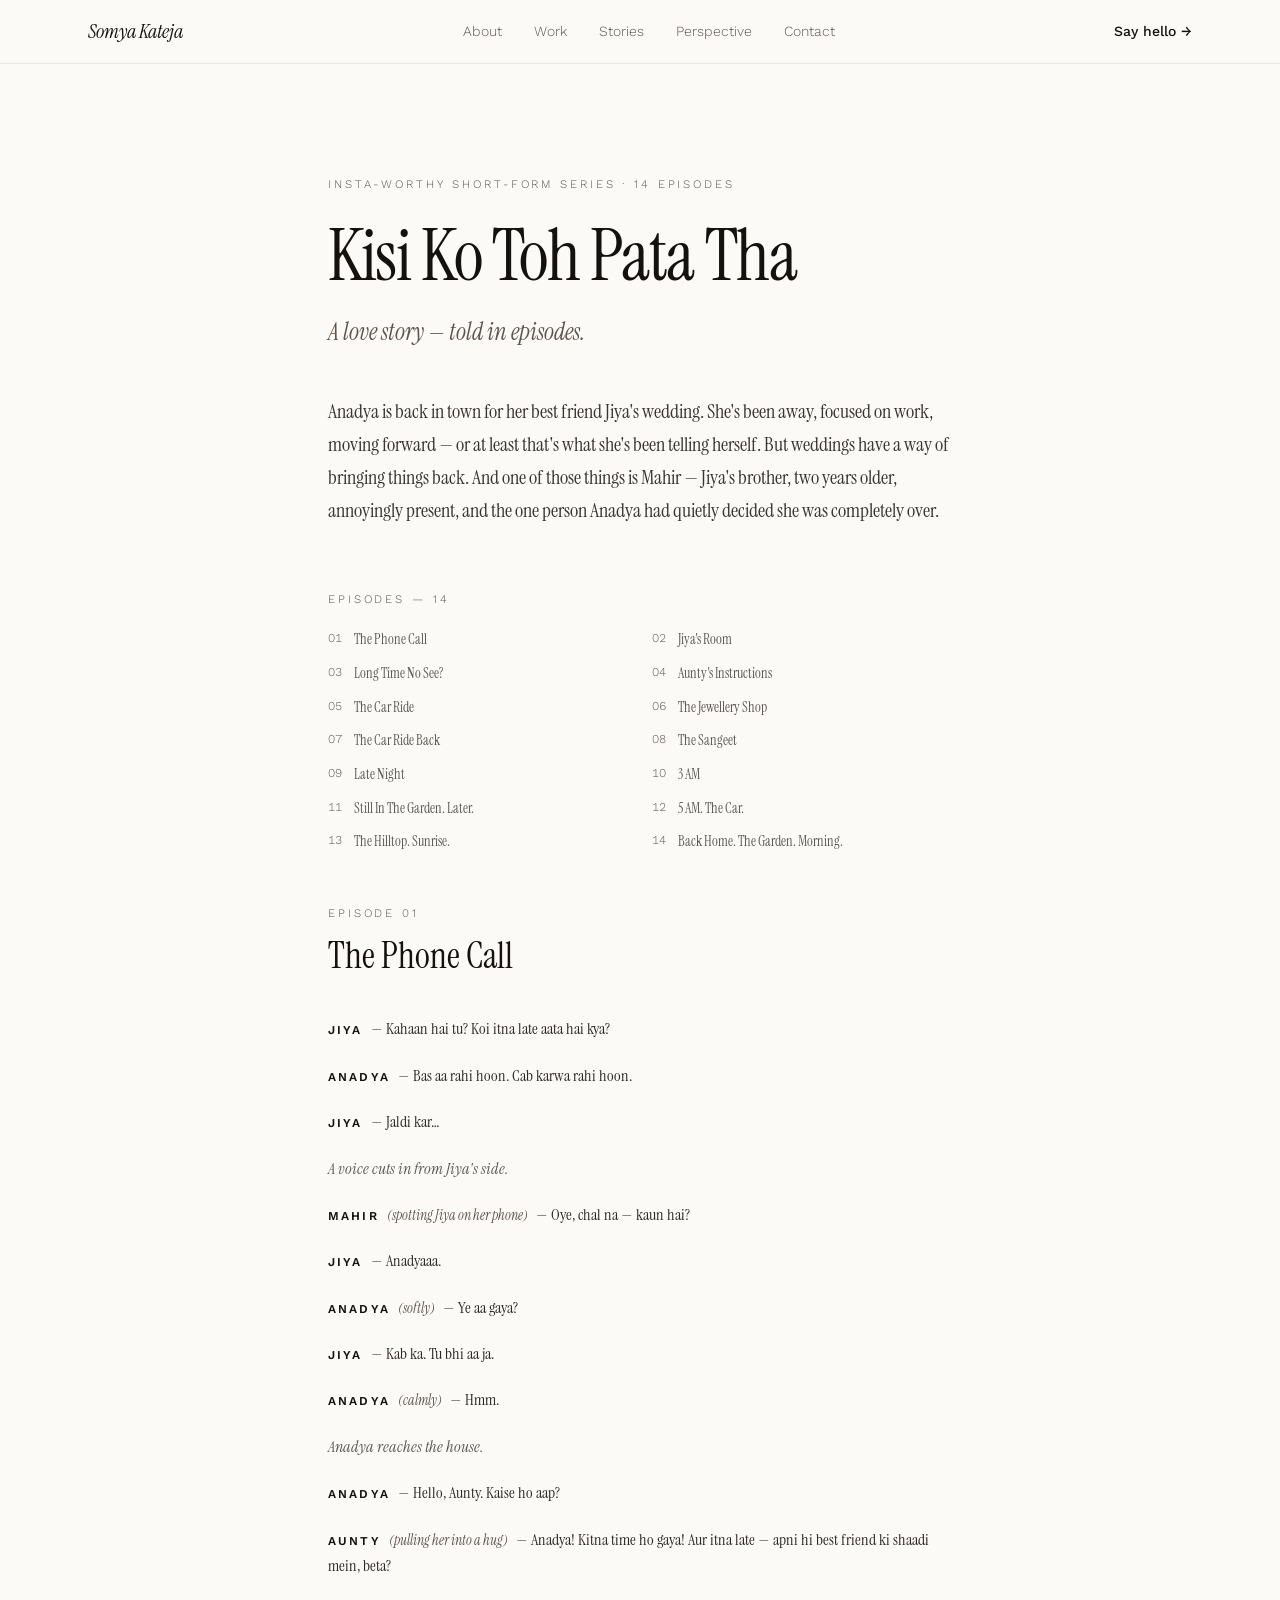
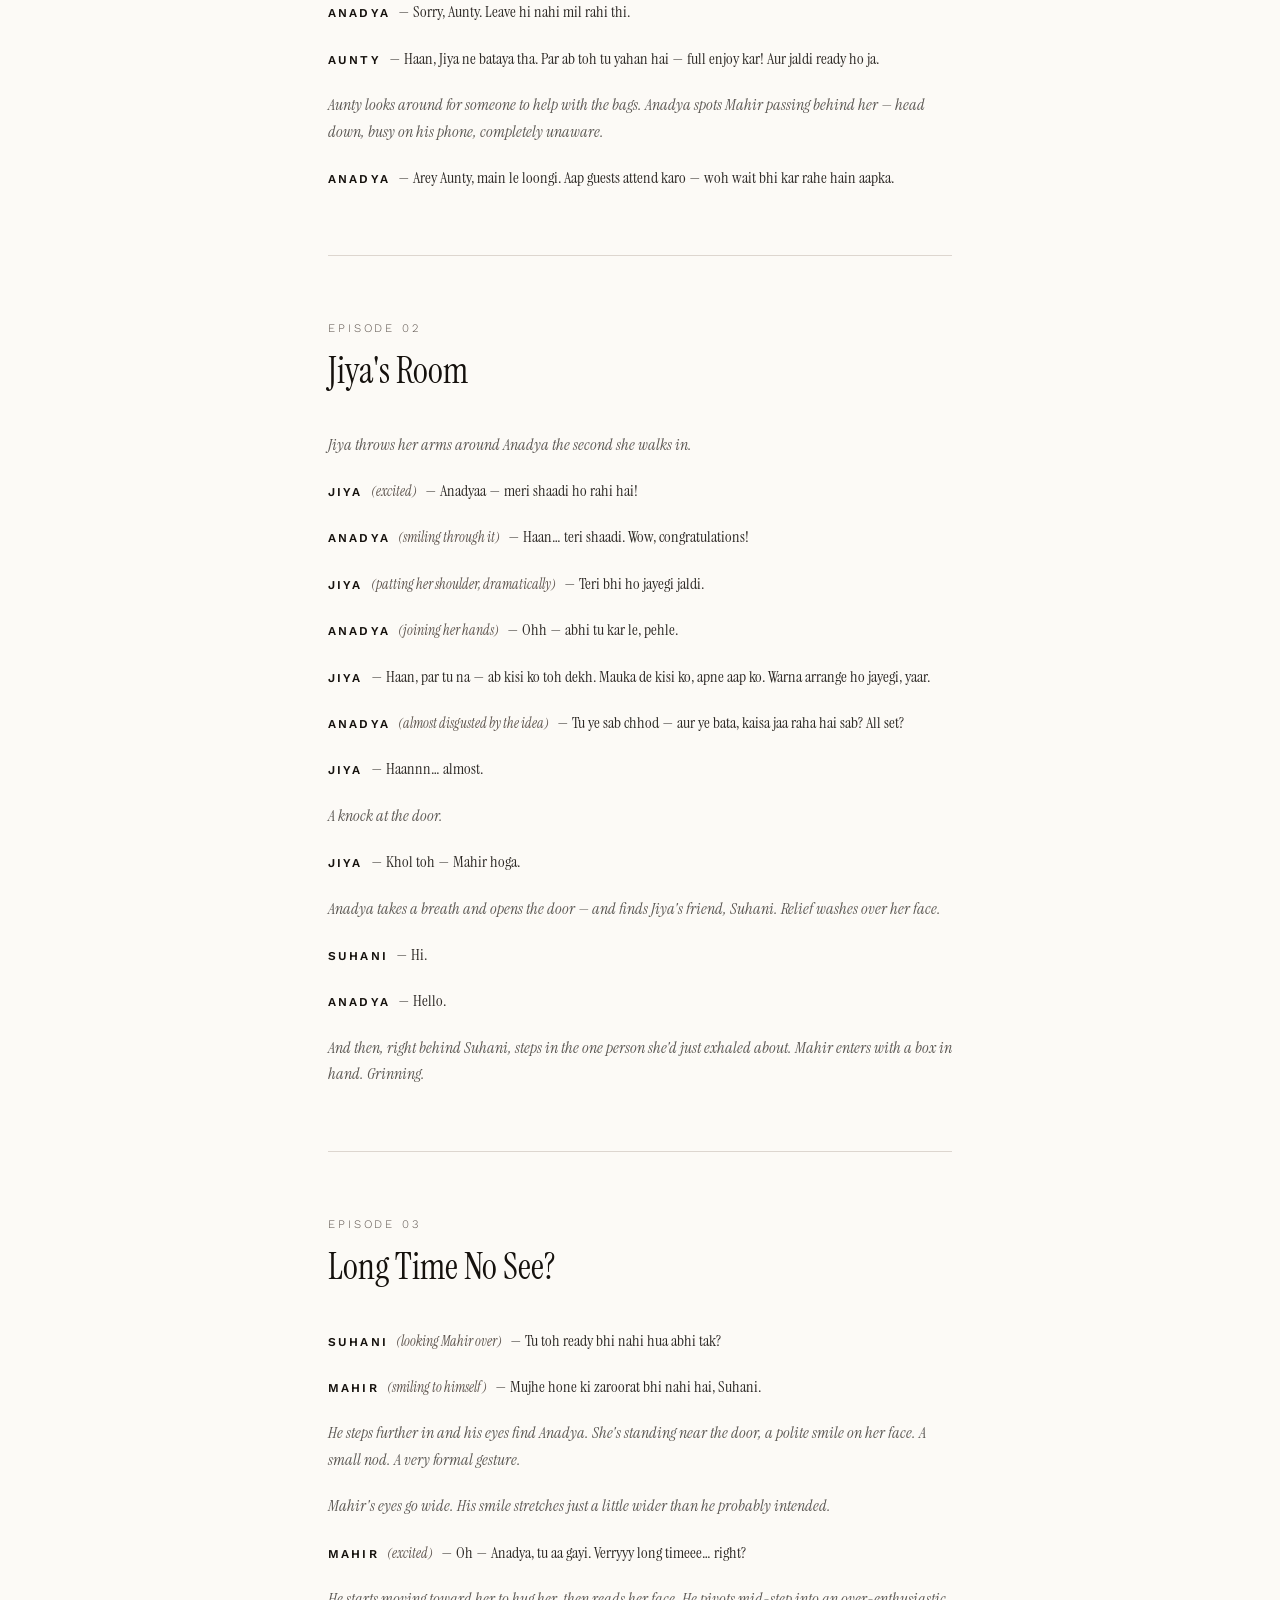
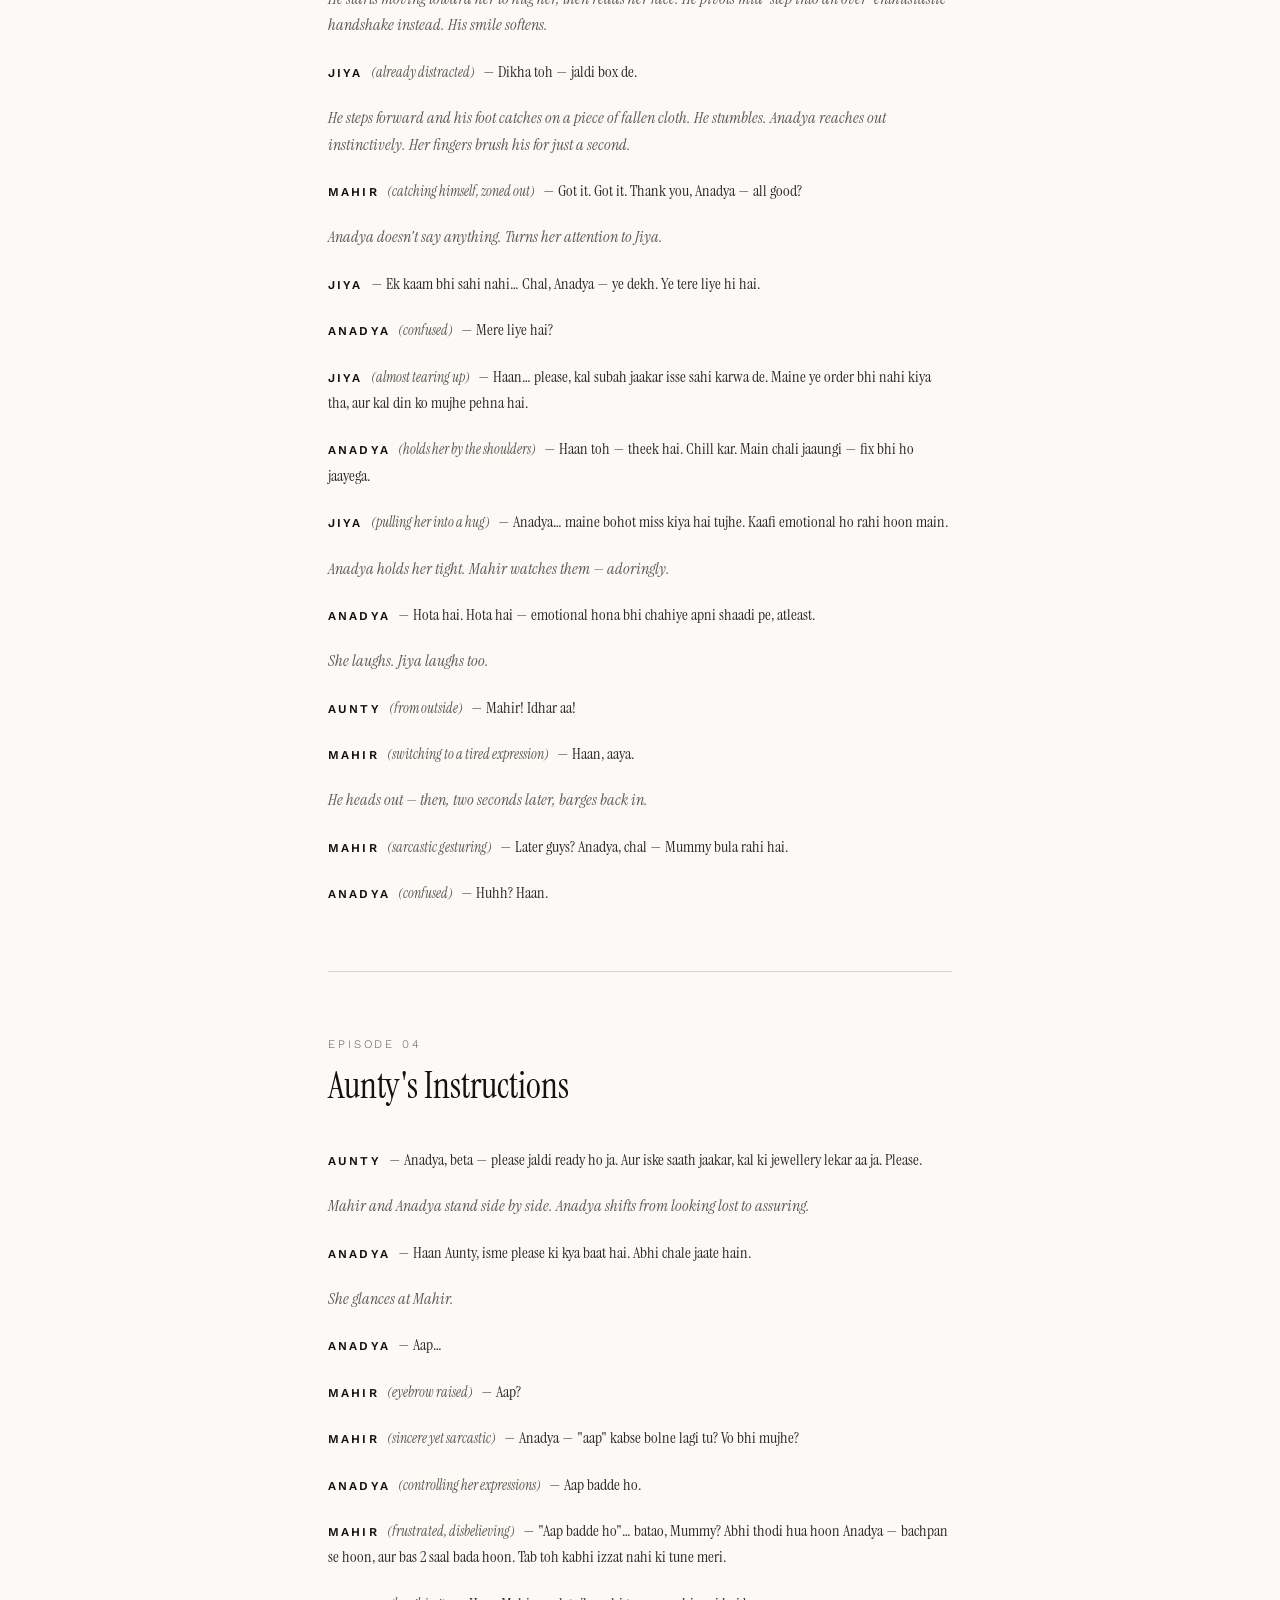
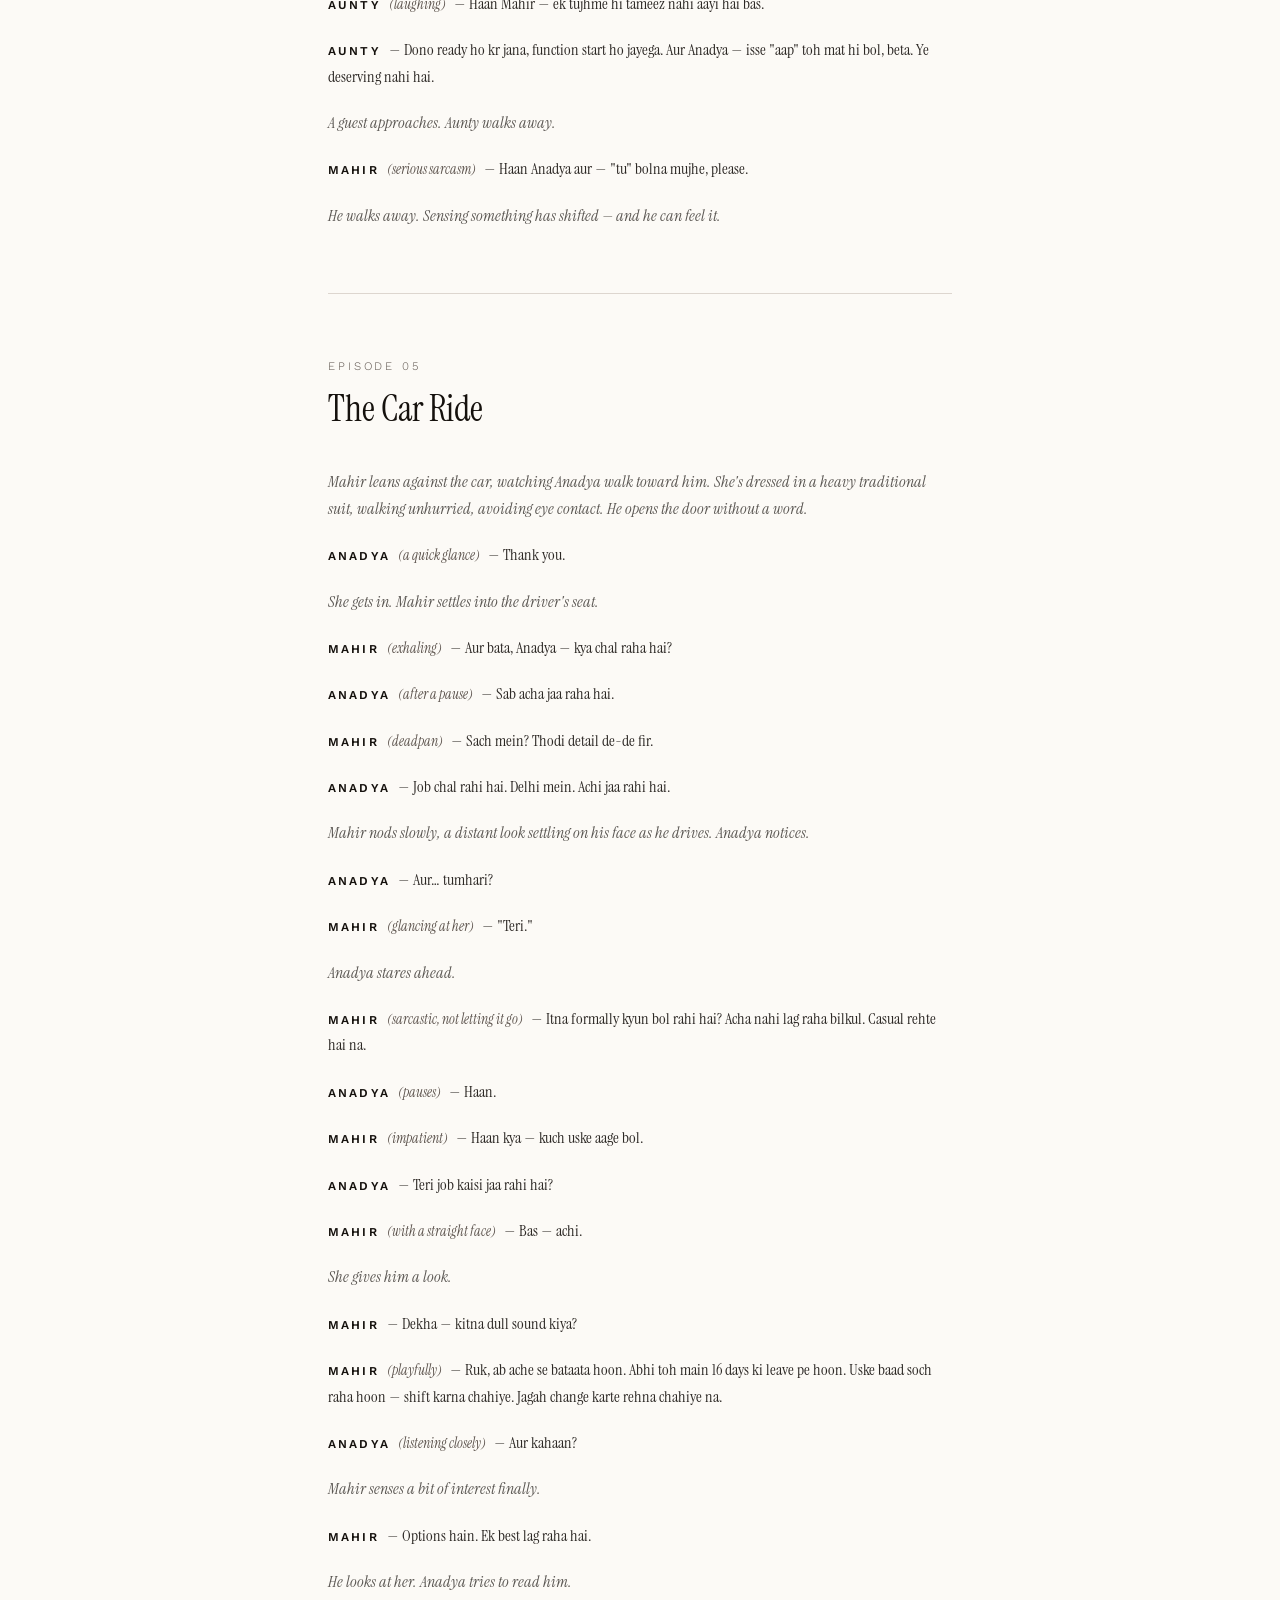
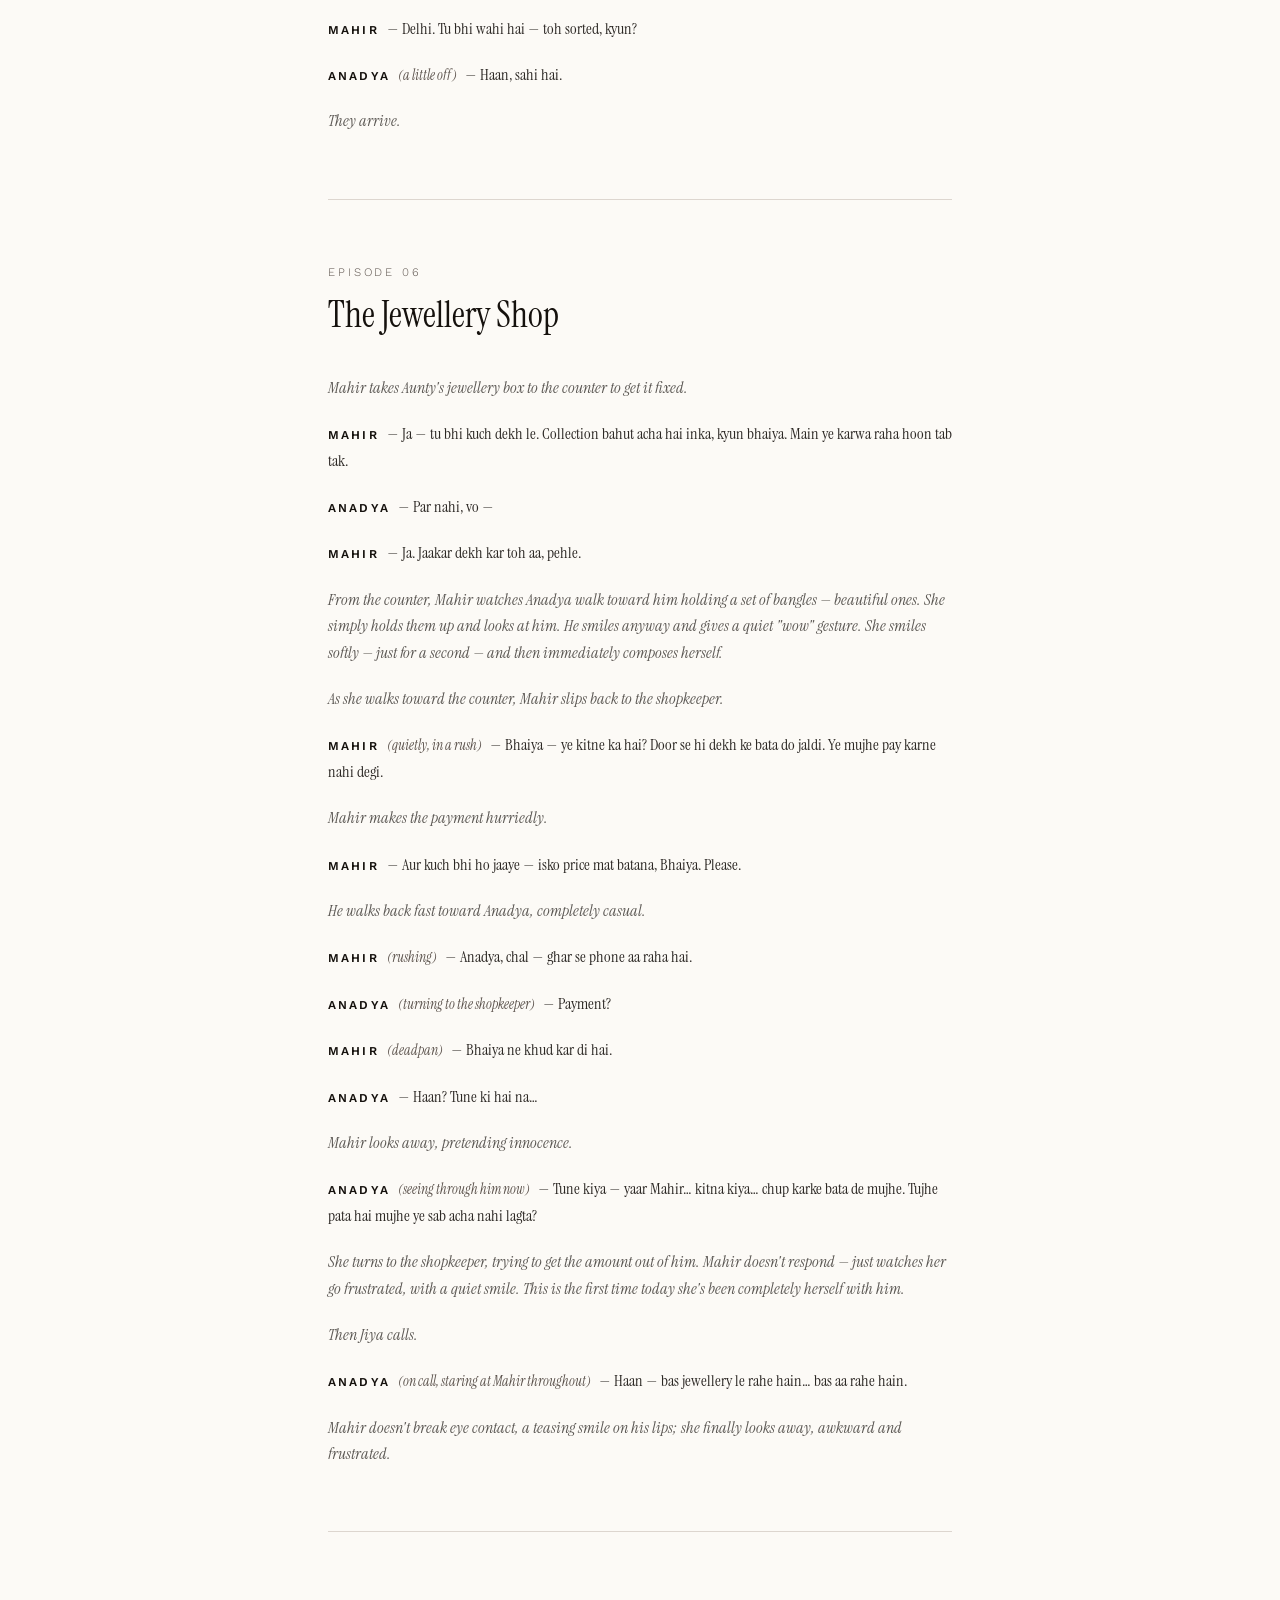
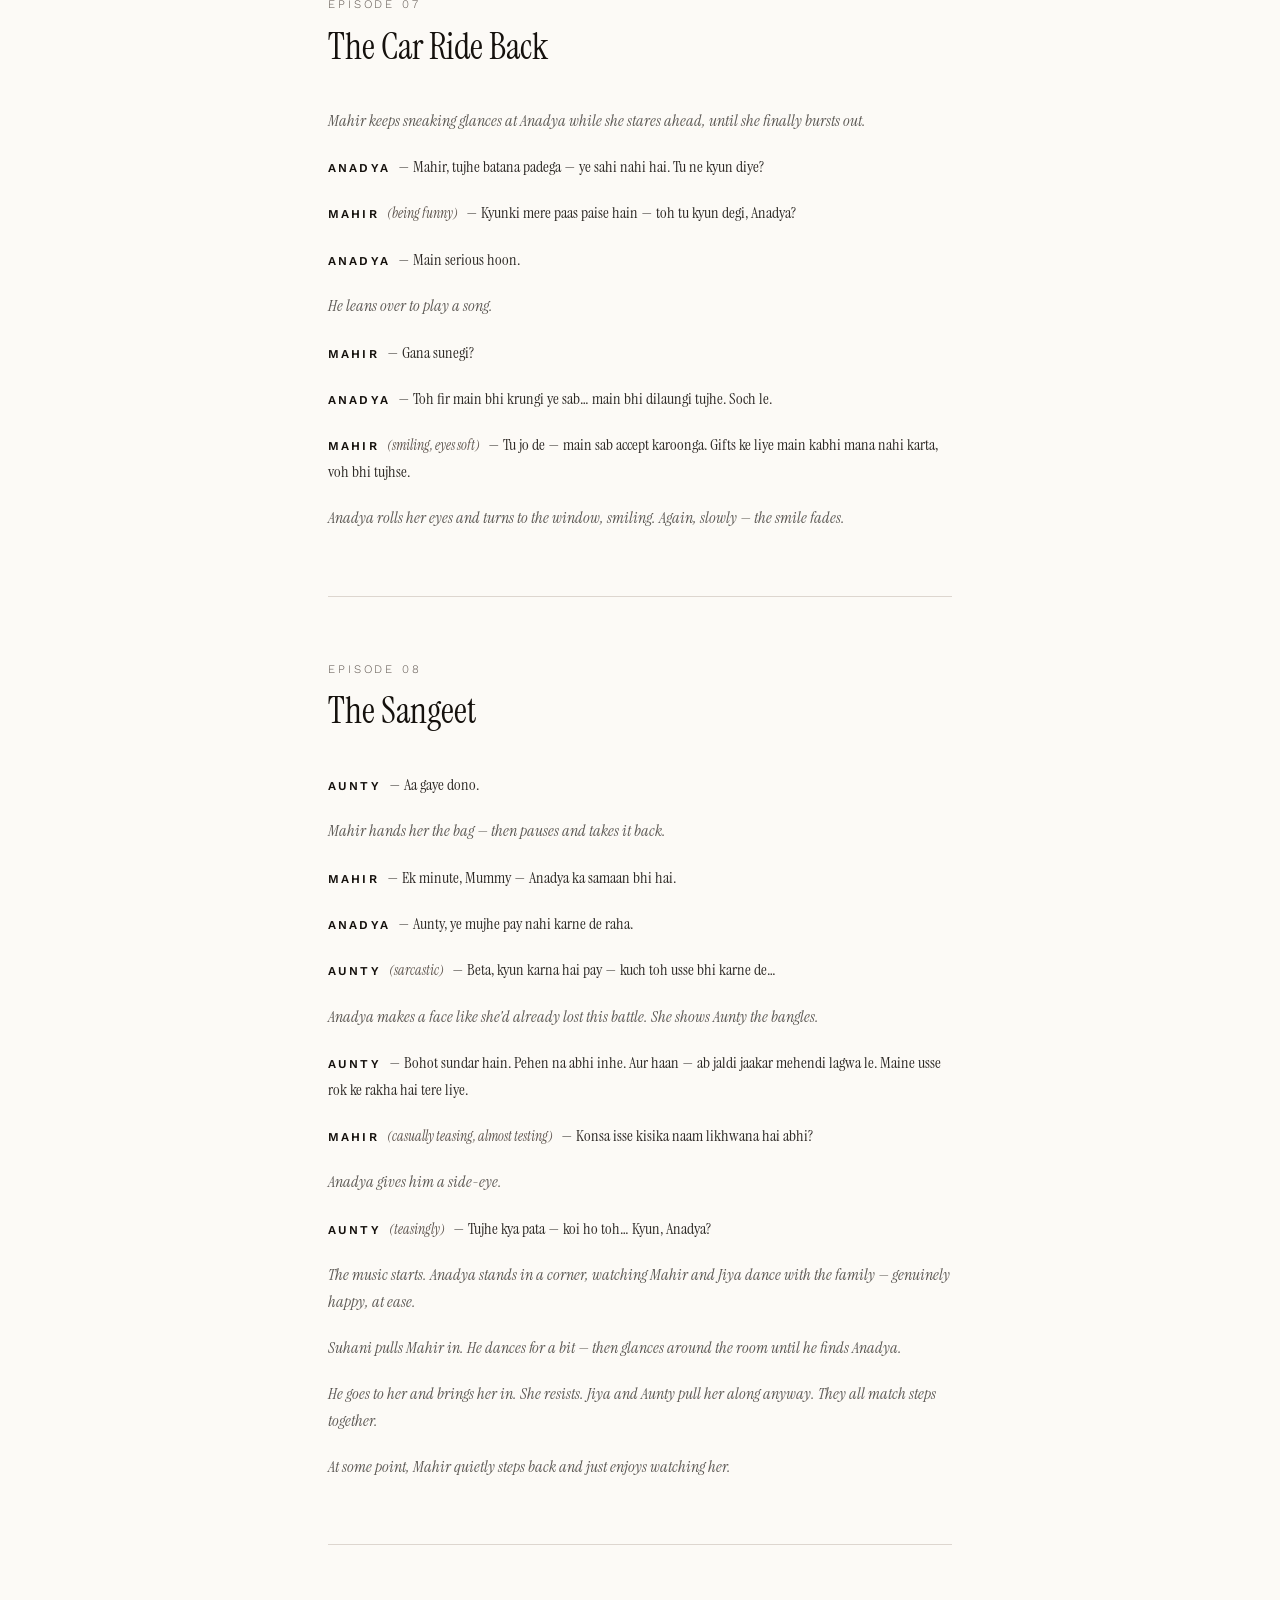
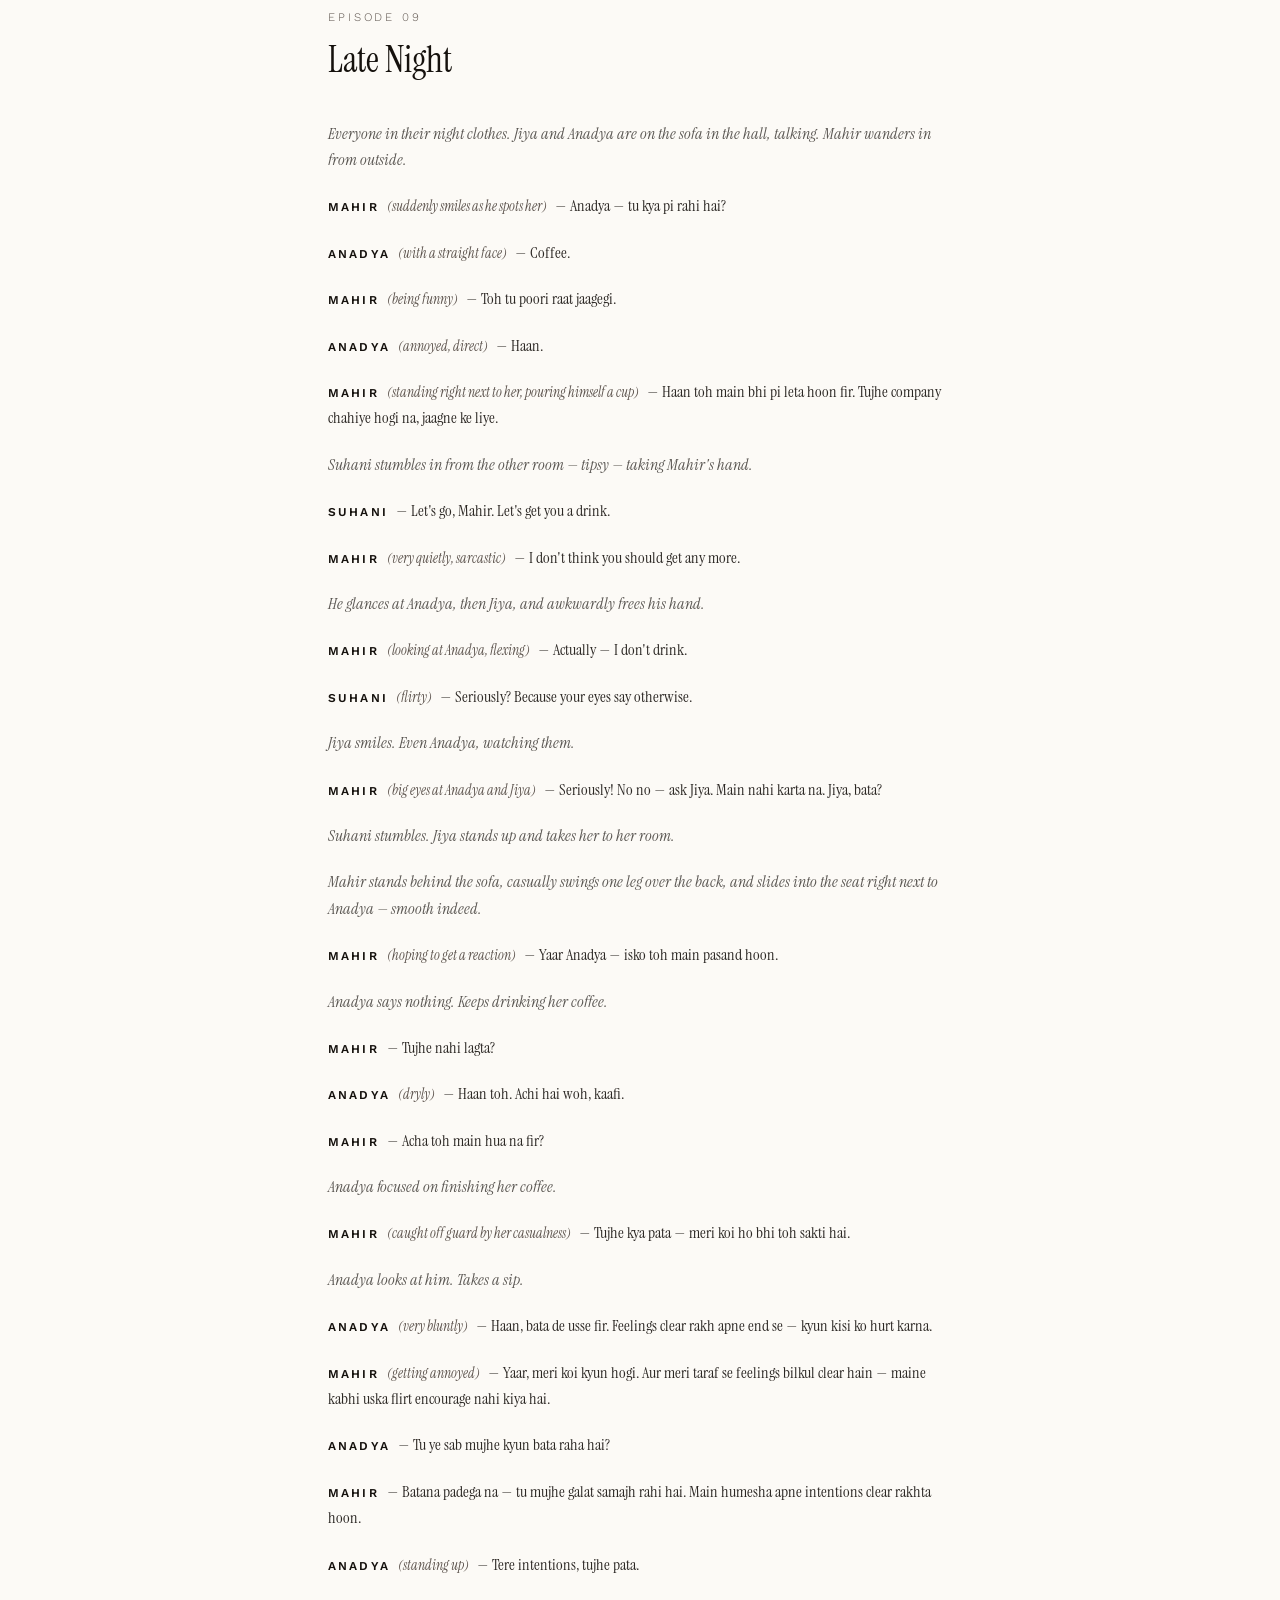
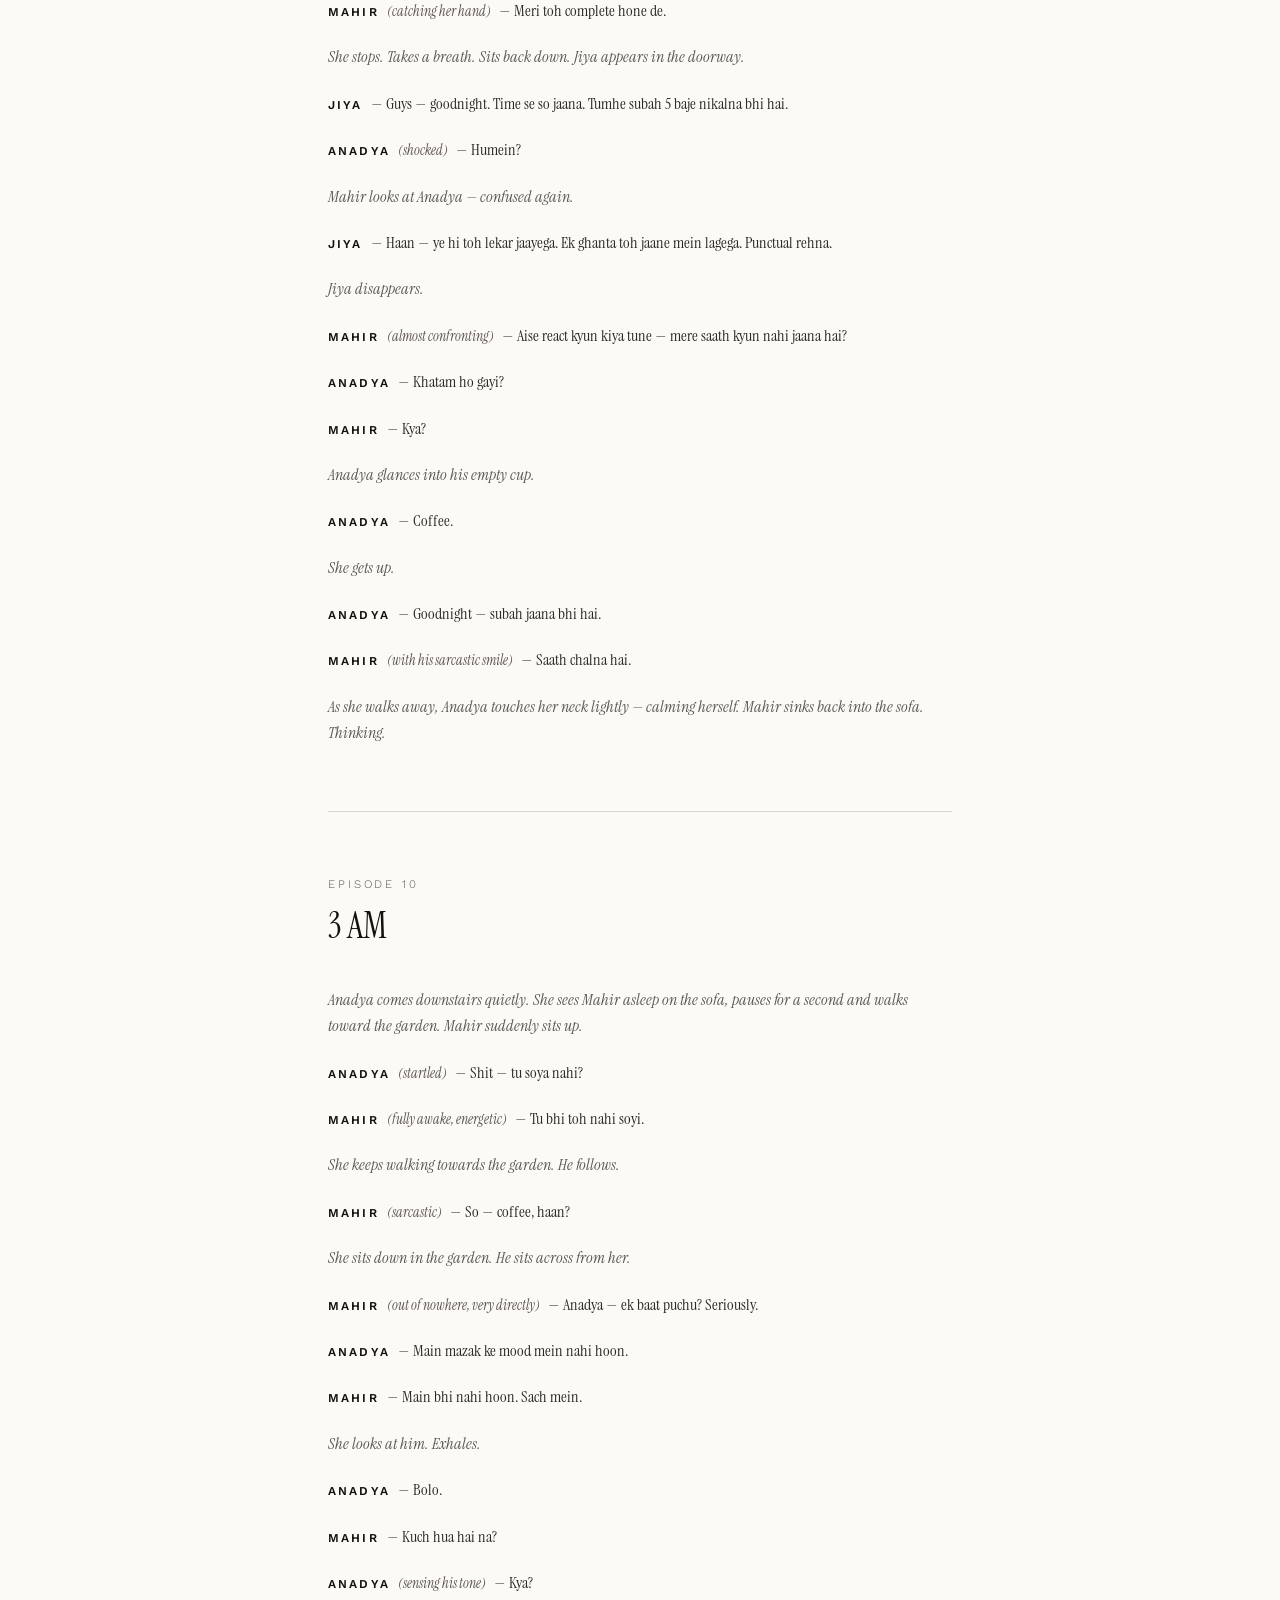
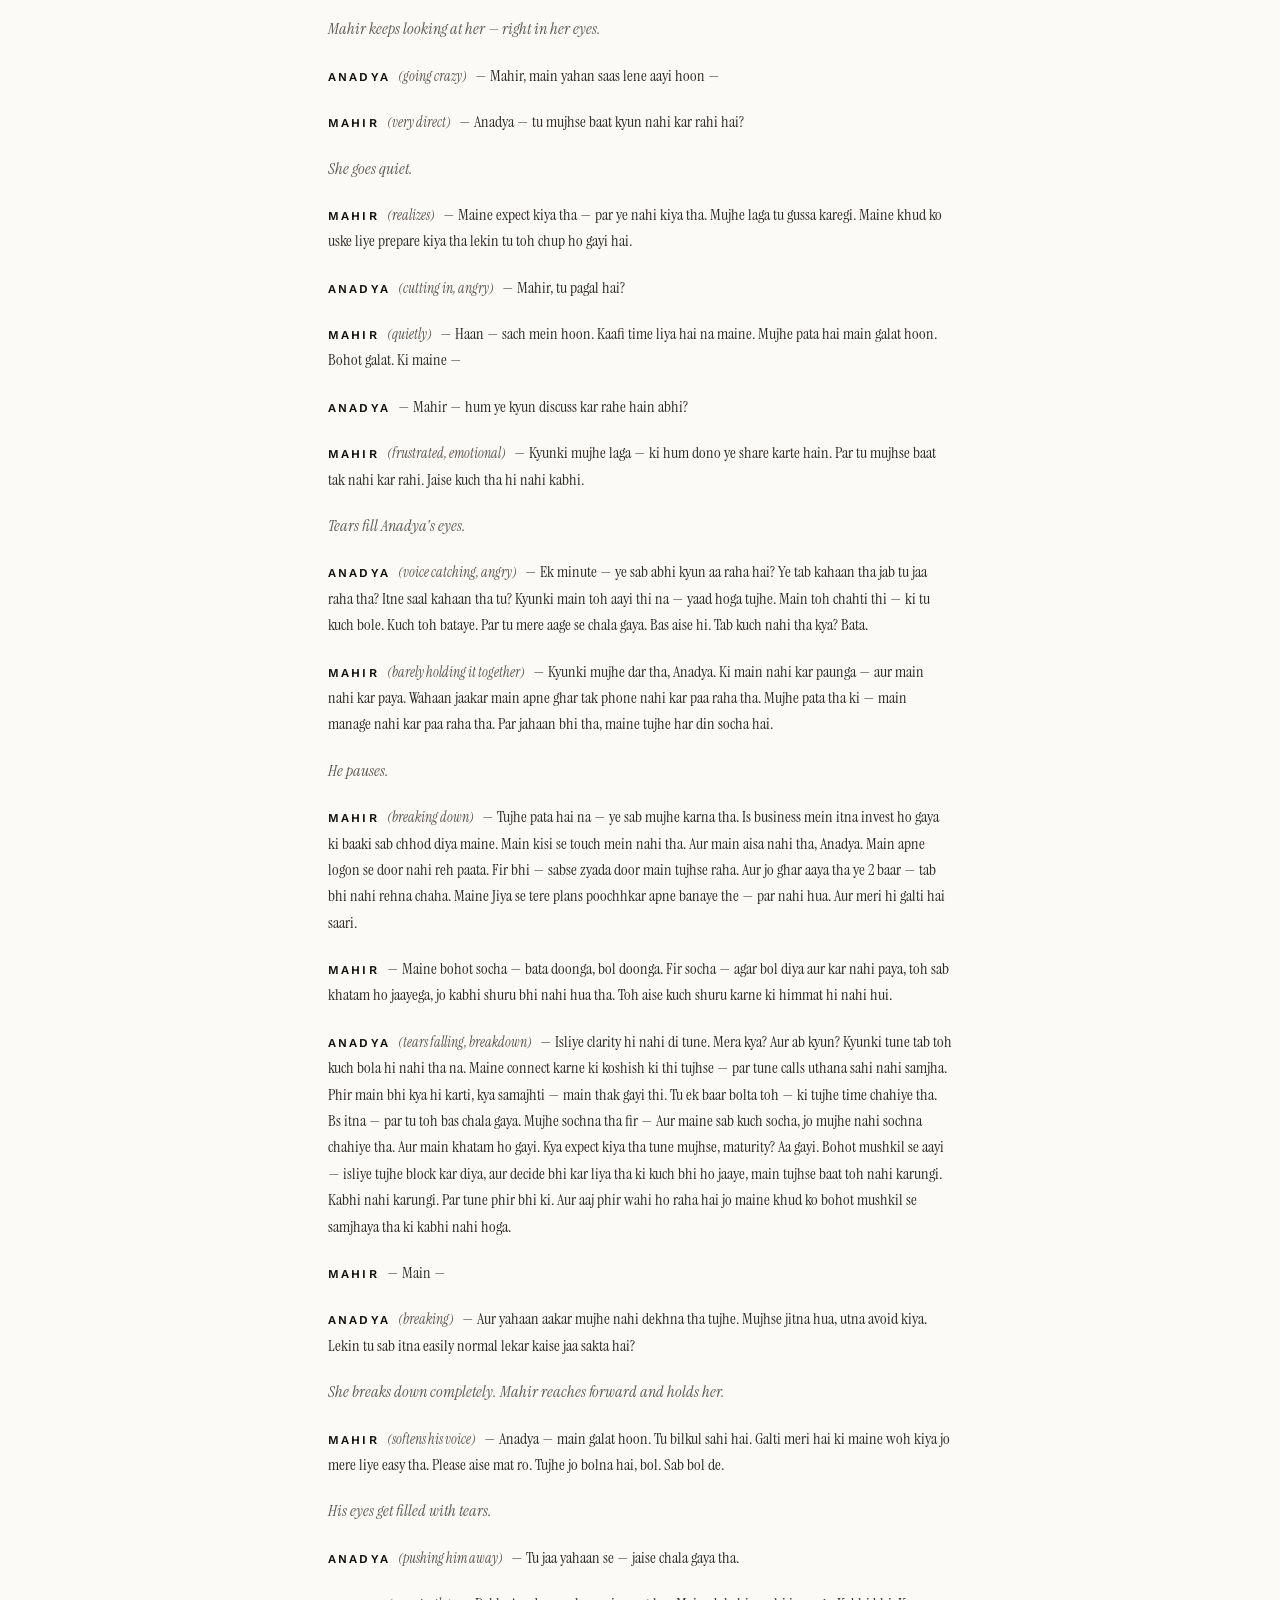
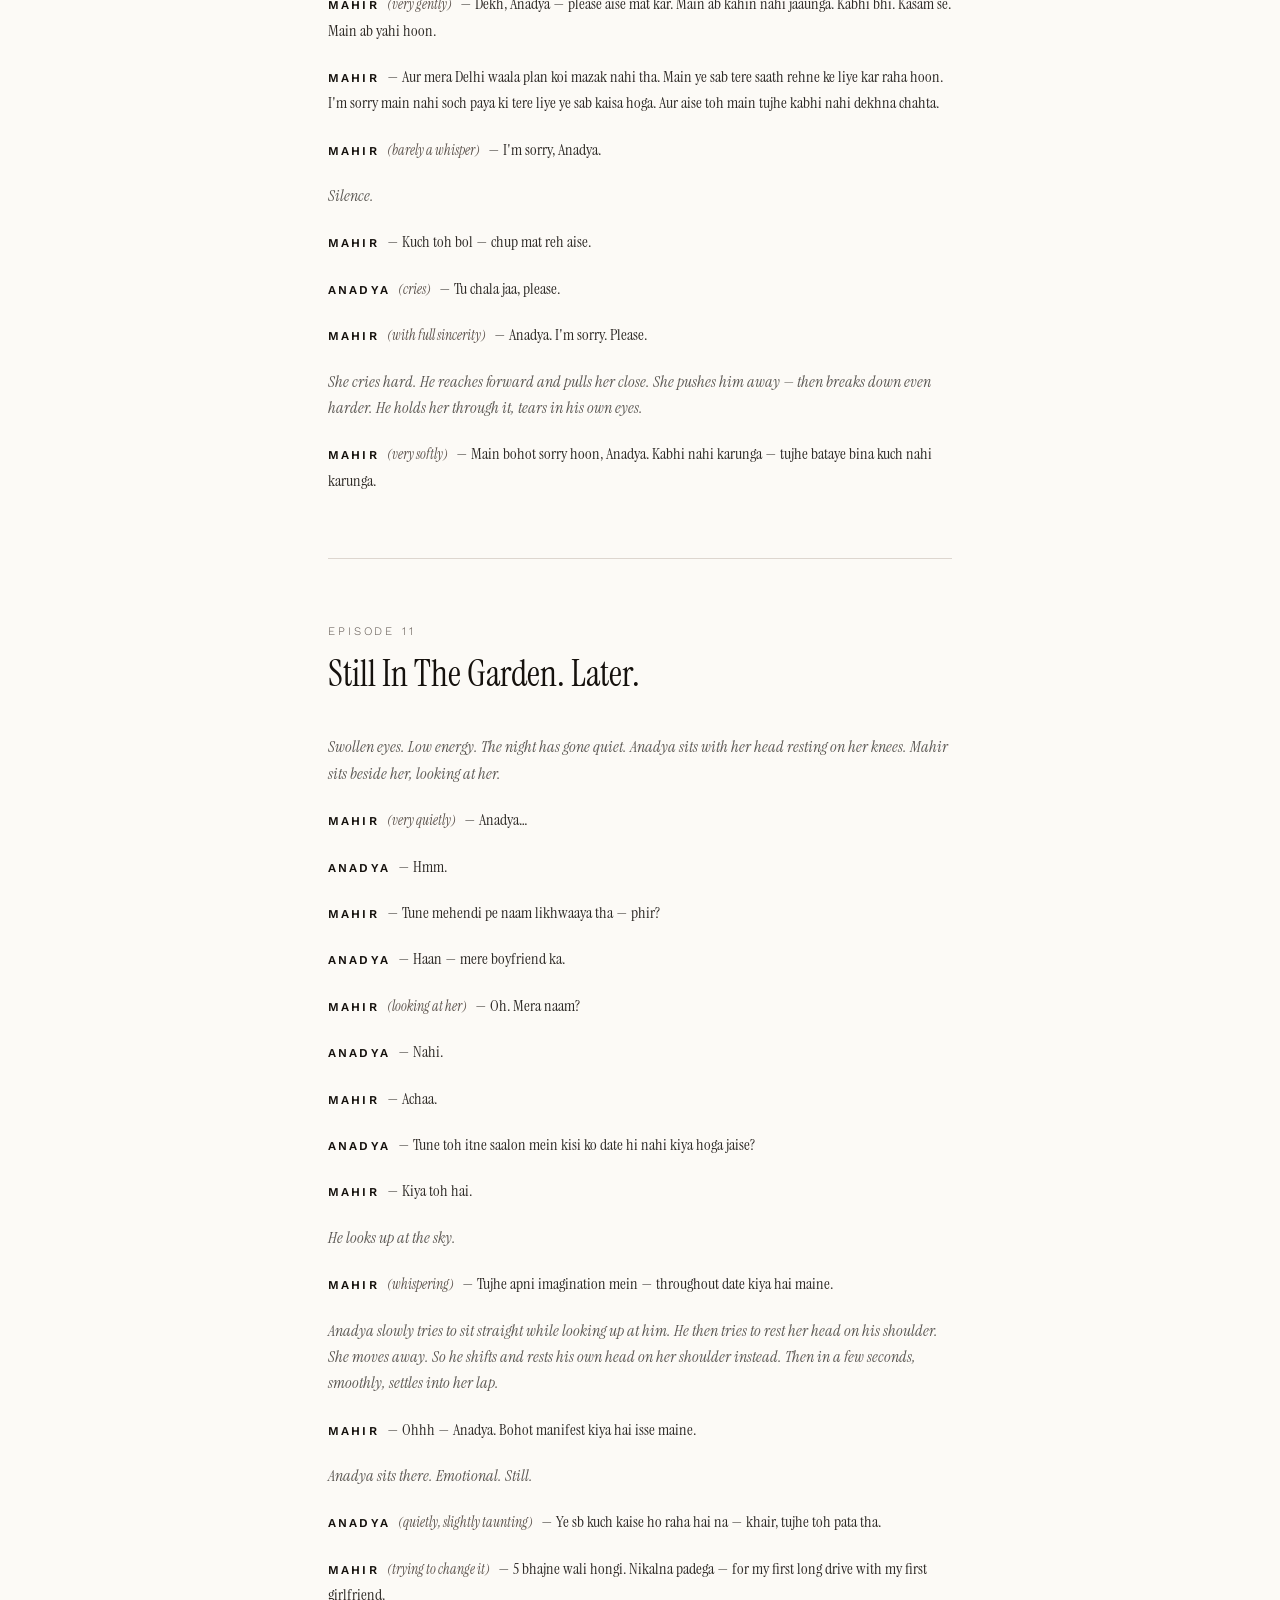
==== commit b4b43bec: "Update kisi-ko-toh-pata-tha.html" ====
--- a/stories/kisi-ko-toh-pata-tha.html
+++ b/stories/kisi-ko-toh-pata-tha.html
@@ -15,9 +15,21 @@
 <body>
 
 <header class="nav"><div class="nav-inner">
-  <a href="../index.html#top" class="nav-brand">Somya Kateja</a>
-  <a href="../index.html#stories" class="nav-cta" style="display:inline">← All stories</a>
+  <a href="index.html#top" class="nav-brand">Somya Kateja</a>
+  <button class="nav-toggle" aria-label="Menu" aria-expanded="false" onclick="this.classList.toggle('open');this.setAttribute('aria-expanded',this.classList.contains('open'));document.getElementById('navMenu').classList.toggle('open')">
+    <span></span><span></span><span></span>
+  </button>
+  <nav class="nav-links" id="navMenu">
+    <a href="index.html#about">About</a>
+    <a href="index.html#work">Work</a>
+    <a href="index.html#stories">Stories</a>
+    <a href="index.html#note">Perspective</a>
+    <a href="index.html#contact">Contact</a>
+    <a href="index.html#contact" class="nav-cta-mobile">Say hello →</a>
+  </nav>
+  <a href="index.html#contact" class="nav-cta">Say hello →</a>
 </div></header>
+
 <article>
 <div class="story-hero">
   <p class="eyebrow">Insta-worthy short-form series · 14 episodes</p>
@@ -91,4 +103,4 @@
 </div>
 </article>
 </body>
-</html>+</html>
--- a/styles.css
+++ b/styles.css
@@ -237,3 +237,123 @@
 .portrait:hover .portrait-frame img {
   transform:scale(1.035);
 }
+/* ---------- Mobile & tablet text-overflow fixes ---------- */
+
+/* 1. Stop the page from scrolling sideways on any device */
+html, body { overflow-x: hidden; max-width: 100%; }
+
+/* 2. Let long words & headings wrap instead of getting cut off */
+h1, h2, h3, h4, p, a, li, figcaption, .hero-title, .hero-sub,
+.section-h, .work-card h4, .art-hero h1, .story-hero h1,
+.foot-inner .big, .endcard .a, .next-nav a {
+  overflow-wrap: break-word;
+  word-wrap: break-word;
+  word-break: break-word;
+  hyphens: auto;
+  max-width: 100%;
+}
+
+/* 3. Scale down oversized serif headings on small screens */
+@media (max-width: 767px) {
+  .container, .container-sm, .container-md,
+  .art-header, .art-hero, .art-body,
+  .story-hero, .ep-index, .episodes,
+  footer.foot, .next-nav {
+    padding-left: 1rem;
+    padding-right: 1rem;
+  }
+
+  h1.hero-title       { font-size: clamp(2rem, 11vw, 3rem); letter-spacing: -.01em; }
+  .hero-sub           { font-size: clamp(1.05rem, 4.6vw, 1.4rem); }
+  h2.section-h        { font-size: clamp(1.6rem, 7vw, 2.25rem); }
+  .work-card h4       { font-size: clamp(1.25rem, 6vw, 1.75rem); }
+  .art-hero h1,
+  .story-hero h1      { font-size: clamp(2rem, 10vw, 3rem); letter-spacing: -.01em; }
+  .art-hero .tag,
+  .story-sub          { font-size: clamp(1rem, 4.5vw, 1.25rem); }
+  .foot-inner .big    { font-size: clamp(1.3rem, 6vw, 1.75rem); }
+  .endcard .a,
+  .next-nav a         { font-size: clamp(1.3rem, 6vw, 1.75rem); }
+  .persp p            { font-size: clamp(1rem, 4.5vw, 1.2rem); }
+  .tag-cell .t        { font-size: clamp(1rem, 4.5vw, 1.2rem); }
+  .contact-card .val  { font-size: clamp(1rem, 4.5vw, 1.2rem); }
+
+  /* characters list was 1fr 2fr — too tight on phones */
+  .chars li { grid-template-columns: 1fr; gap: .35rem; }
+
+  /* portrait shouldn't push width on small screens */
+  .portrait { max-width: 78vw; }
+}
+
+/* 4. Tablet tweak — article H1 4.5rem was too wide on portrait tablets */
+@media (min-width: 768px) and (max-width: 1024px) {
+  h1.hero-title  { font-size: clamp(3rem, 7.2vw, 4.2rem); }
+  .art-hero h1,
+  .story-hero h1 { font-size: clamp(3rem, 7vw, 4.2rem); }
+}
+
+/* ============================================
+   MOBILE + TABLET FIX — paste at end of file
+   ============================================ */
+
+/* Stop sideways scroll & long words getting cut */
+html, body {
+  overflow-x: hidden;
+  max-width: 100%;
+}
+*, *::before, *::after { box-sizing: border-box; }
+
+h1, h2, h3, h4, p, a, li, figcaption,
+.hero-title, .hero-sub, .section-h,
+.work-card h4, .art-hero h1, .story-hero h1,
+.foot-inner .big, .endcard .a, .next-nav a,
+.tag-cell .t, .tag-cell .l {
+  overflow-wrap: break-word;
+  word-wrap: break-word;
+  word-break: break-word;
+  hyphens: auto;
+  max-width: 100%;
+}
+
+img, video, iframe { max-width: 100%; height: auto; }
+
+/* Hamburger button — hidden on desktop */
+.nav-toggle{
+  display:none;
+  background:none;border:0;padding:.5rem;cursor:pointer;
+  width:2.5rem;height:2.5rem;flex-direction:column;justify-content:center;gap:5px;
+}
+.nav-toggle span{
+  display:block;width:22px;height:2px;background:var(--fg);
+  transition:transform .25s ease, opacity .25s ease;
+}
+.nav-toggle.open span:nth-child(1){transform:translateY(7px) rotate(45deg)}
+.nav-toggle.open span:nth-child(2){opacity:0}
+.nav-toggle.open span:nth-child(3){transform:translateY(-7px) rotate(-45deg)}
+.nav-cta-mobile{display:none}
+
+/* Mobile + tablet: show hamburger, hide inline links until opened */
+@media (max-width: 1023px){
+  .nav-toggle{display:flex}
+  .nav-cta{display:none}
+  .nav-links{
+    display:none;
+    position:absolute;
+    top:100%;left:0;right:0;
+    flex-direction:column;
+    gap:0;
+    background:var(--bg);
+    border-bottom:1px solid var(--border);
+    padding:.5rem 1.5rem 1.25rem;
+    font-size:1rem;
+  }
+  .nav-links.open{display:flex}
+  .nav-links a{
+    padding:.85rem 0;
+    border-bottom:1px solid color-mix(in oklch,var(--border) 60%,transparent);
+    color:var(--fg);
+  }
+  .nav-links a:last-child{border-bottom:0}
+  .nav-cta-mobile{display:block;margin-top:.5rem;font-weight:500;color:var(--accent)}
+  .nav-inner{position:relative}
+}
